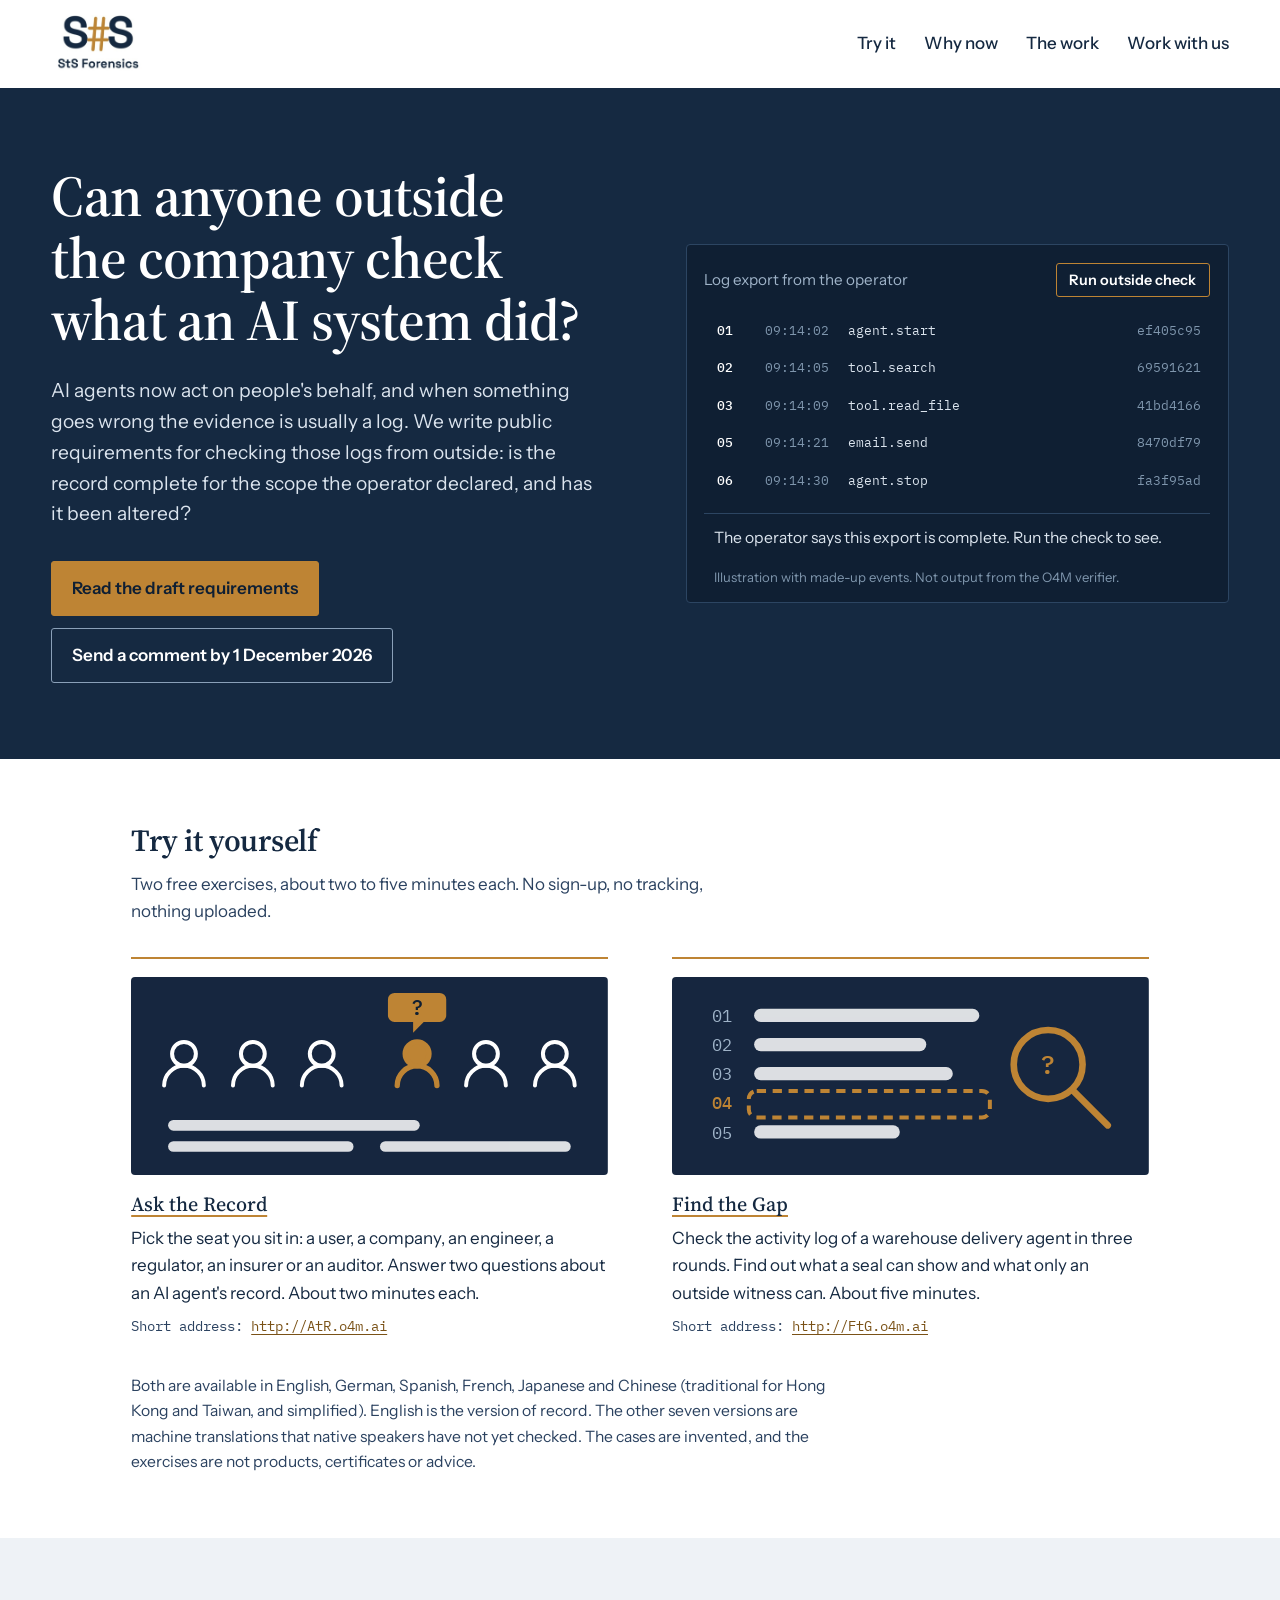
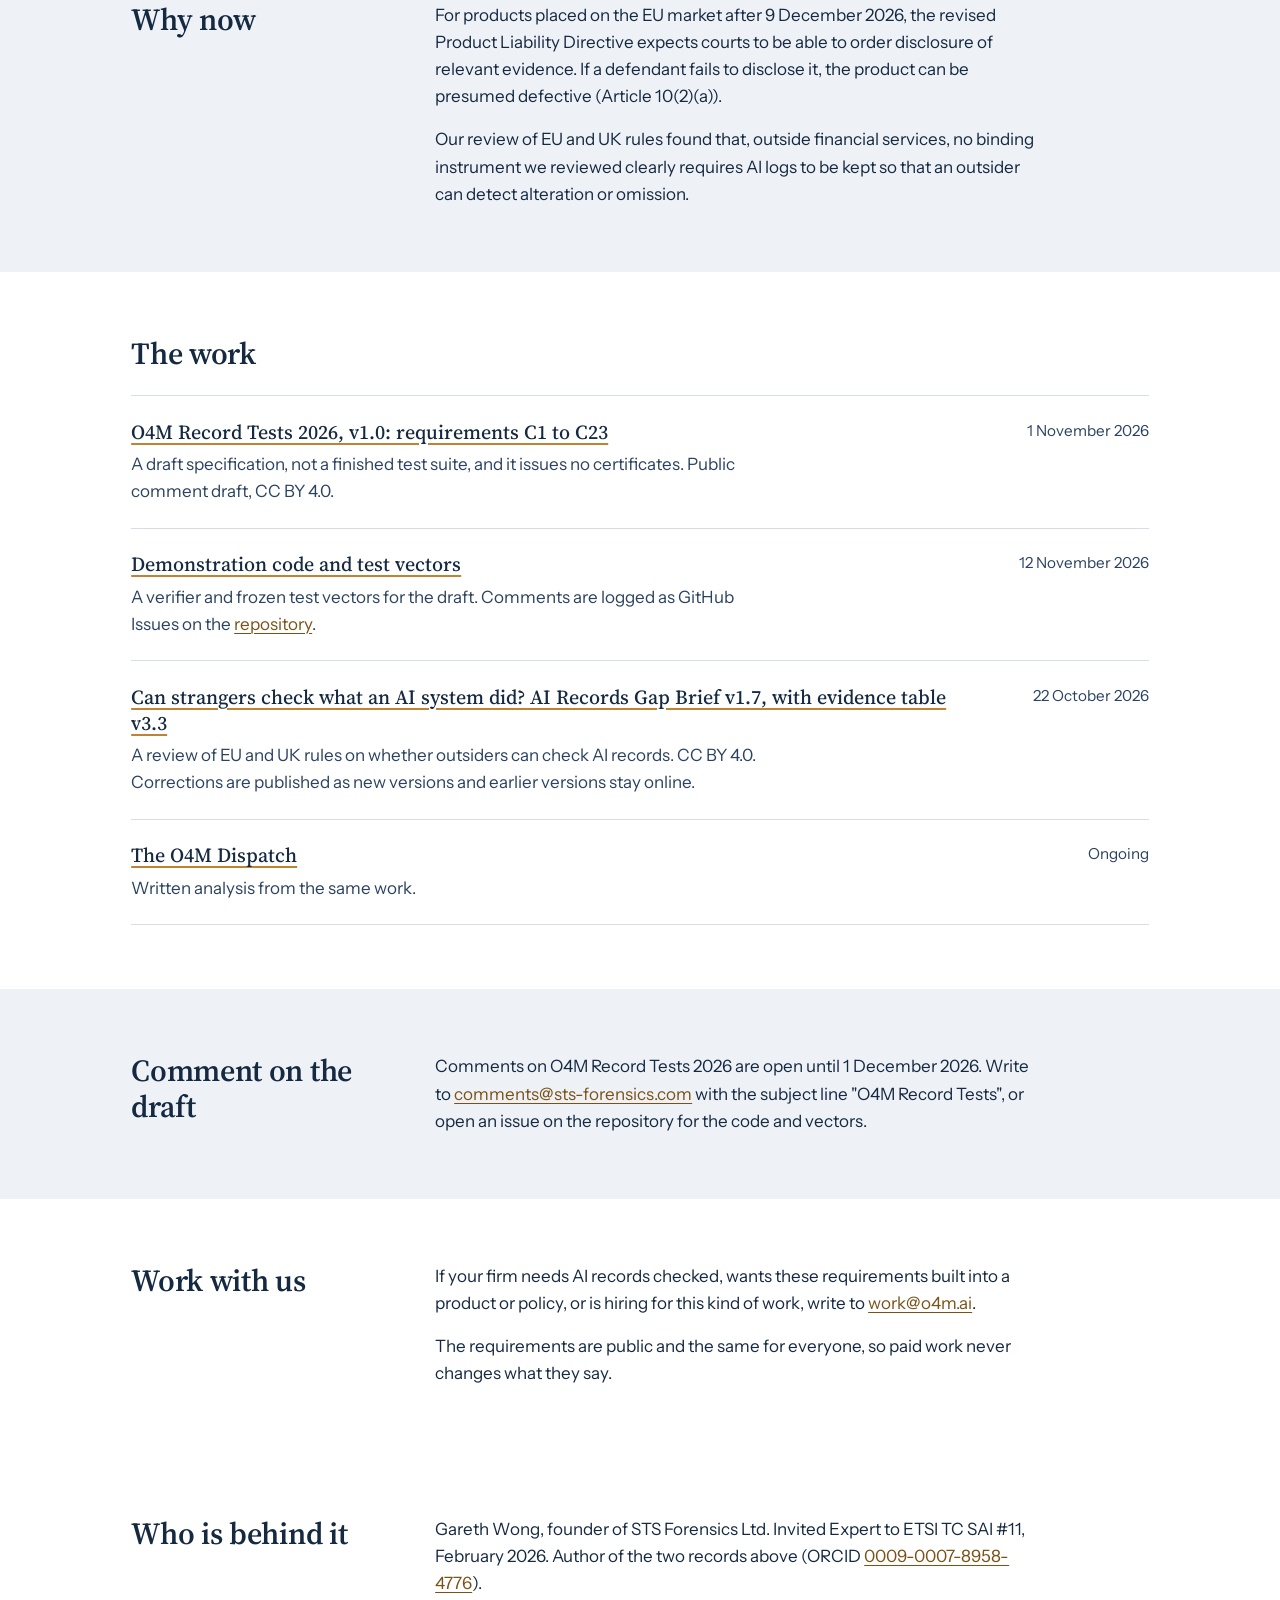
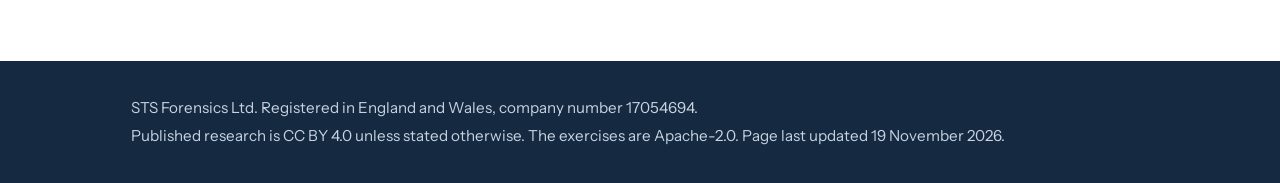
==== index.html @ 6310ca0e "Add game tiles and http short addresses Small illustrated tiles for Ask the Record and Find the Gap." ====
<!DOCTYPE html>
<html lang="en-GB">
<head>
<meta charset="utf-8">
<meta name="viewport" content="width=device-width, initial-scale=1">
<title>O4M: open tests for checking AI records from outside</title>
<meta name="description" content="Public requirements that let people outside a company check whether an AI system's records are complete for the scope it declared and have not been altered. Published by STS Forensics Ltd.">
<meta property="og:title" content="O4M: open tests for checking AI records from outside">
<meta property="og:description" content="Public requirements for checking, from outside, whether an AI system's records are complete for the declared scope and unaltered.">
<meta property="og:type" content="website">
<link rel="icon" type="image/png" href="assets/favicon.png">
<link rel="preconnect" href="https://fonts.googleapis.com">
<link rel="preconnect" href="https://fonts.gstatic.com" crossorigin>
<link href="https://fonts.googleapis.com/css2?family=IBM+Plex+Mono:wght@400;500&family=Instrument+Sans:wght@400;500;600&family=Source+Serif+4:opsz,wght@8..60,500;8..60,600&display=swap" rel="stylesheet">
<link rel="stylesheet" href="styles.css">
</head>
<body>
<a class="skip" href="#main">Skip to content</a>

<header class="top">
  <a class="brand" href="/" aria-label="STS Forensics, home">
    <img src="assets/logo.jpg" alt="StS Forensics" width="427" height="320">
  </a>
  <nav aria-label="Main">
    <a href="#try">Try it</a>
    <a href="#why">Why now</a>
    <a href="#work">The work</a>
    <a href="#contact">Work with us</a>
  </nav>
</header>

<main id="main">

<section class="hero">
  <div class="hero-text">
    <h1>Can anyone outside the company check what an AI system did?</h1>
    <p class="lede">AI agents now act on people's behalf, and when something goes wrong the evidence is usually a log. We write public requirements for checking those logs from outside: is the record complete for the scope the operator declared, and has it been altered?</p>
    <p class="actions">
      <a class="btn primary" href="https://doi.org/10.5281/zenodo.23857888">Read the draft requirements</a>
      <a class="btn" href="#comment">Send a comment by 1 December 2026</a>
    </p>
  </div>

  <figure class="ledger" id="ledger" aria-labelledby="ledger-cap">
    <div class="ledger-head">
      <span>Log export from the operator</span>
      <button type="button" id="run" class="check">Run outside check</button>
    </div>
    <ol class="rows" id="rows" aria-live="polite"></ol>
    <p class="verdict" id="verdict" role="status">The operator says this export is complete. Run the check to see.</p>
    <figcaption id="ledger-cap">Illustration with made-up events. Not output from the O4M verifier.</figcaption>
  </figure>
</section>

<section class="wrap" id="try">
  <h2>Try it yourself</h2>
  <p class="intro">Two free exercises, about two to five minutes each. No sign-up, no tracking, nothing uploaded.</p>
  <div class="games">
    <div class="game">
      <a class="tile" href="https://stsforensics.github.io/ask-the-record/" tabindex="-1" aria-hidden="true">
        <svg viewBox="0 0 360 150" xmlns="http://www.w3.org/2000/svg" role="img" aria-label="Six seats around one record, with a question over one of them">
          <rect width="360" height="150" fill="#16263f"/>
          <g fill="none" stroke="#fff" stroke-width="3" stroke-linecap="round">
            <g transform="translate(40 70)"><circle cx="0" cy="-12" r="9"/><path d="M-15 12a15 15 0 0 1 30 0"/></g>
            <g transform="translate(92 70)"><circle cx="0" cy="-12" r="9"/><path d="M-15 12a15 15 0 0 1 30 0"/></g>
            <g transform="translate(144 70)"><circle cx="0" cy="-12" r="9"/><path d="M-15 12a15 15 0 0 1 30 0"/></g>
            <g transform="translate(216 70)" stroke="#be8434" stroke-width="4"><circle cx="0" cy="-12" r="9" fill="#be8434"/><path d="M-15 12a15 15 0 0 1 30 0"/></g>
            <g transform="translate(268 70)"><circle cx="0" cy="-12" r="9"/><path d="M-15 12a15 15 0 0 1 30 0"/></g>
            <g transform="translate(320 70)"><circle cx="0" cy="-12" r="9"/><path d="M-15 12a15 15 0 0 1 30 0"/></g>
          </g>
          <g transform="translate(216 24)"><path d="M-17 -12h34a5 5 0 0 1 5 5v12a5 5 0 0 1-5 5h-12l-8 8v-8h-14a5 5 0 0 1-5-5v-12a5 5 0 0 1 5-5z" fill="#be8434"/><text x="0" y="5" text-anchor="middle" font-family="IBM Plex Mono, monospace" font-size="16" font-weight="500" fill="#0f1f33">?</text></g>
          <g fill="#fff" opacity=".85"><rect x="28" y="108" width="190" height="8" rx="4"/><rect x="28" y="124" width="140" height="8" rx="4"/><rect x="188" y="124" width="144" height="8" rx="4"/></g>
        </svg>
      </a>
      <h3><a href="https://stsforensics.github.io/ask-the-record/">Ask the Record</a></h3>
      <p>Pick the seat you sit in: a user, a company, an engineer, a regulator, an insurer or an auditor. Answer two questions about an AI agent's record. About two minutes each.</p>
      <p class="short">Short address: <a href="http://AtR.o4m.ai">http://AtR.o4m.ai</a></p>
    </div>
    <div class="game">
      <a class="tile" href="https://stsforensics.github.io/ask-the-record/find-the-gap.html" tabindex="-1" aria-hidden="true">
        <svg viewBox="0 0 360 150" xmlns="http://www.w3.org/2000/svg" role="img" aria-label="A numbered log with entry 4 missing and a magnifying glass over the gap">
          <rect width="360" height="150" fill="#16263f"/>
          <g font-family="IBM Plex Mono, monospace" font-size="13" fill="#9fb3c8">
            <text x="30" y="34">01</text><text x="30" y="56">02</text><text x="30" y="78">03</text><text x="30" y="122">05</text>
          </g>
          <g fill="#fff" opacity=".85"><rect x="62" y="24" width="170" height="10" rx="5"/><rect x="62" y="46" width="130" height="10" rx="5"/><rect x="62" y="68" width="150" height="10" rx="5"/><rect x="62" y="112" width="110" height="10" rx="5"/></g>
          <rect x="58" y="86" width="182" height="20" rx="6" fill="none" stroke="#be8434" stroke-width="3" stroke-dasharray="7 5"/>
          <text x="30" y="100" font-family="IBM Plex Mono, monospace" font-size="13" font-weight="500" fill="#be8434">04</text>
          <g fill="none" stroke="#be8434" stroke-width="5" stroke-linecap="round"><circle cx="284" cy="66" r="26"/><path d="M303 86l26 26"/></g>
          <text x="284" y="73" text-anchor="middle" font-family="IBM Plex Mono, monospace" font-size="20" font-weight="500" fill="#be8434">?</text>
        </svg>
      </a>
      <h3><a href="https://stsforensics.github.io/ask-the-record/find-the-gap.html">Find the Gap</a></h3>
      <p>Check the activity log of a warehouse delivery agent in three rounds. Find out what a seal can show and what only an outside witness can. About five minutes.</p>
      <p class="short">Short address: <a href="http://FtG.o4m.ai">http://FtG.o4m.ai</a></p>
    </div>
  </div>
  <p class="note">Both are available in English, German, Spanish, French, Japanese and Chinese (traditional for Hong Kong and Taiwan, and simplified). English is the version of record. The other seven versions are machine translations that native speakers have not yet checked. The cases are invented, and the exercises are not products, certificates or advice.</p>
</section>

<section class="band" id="why">
  <div class="wrap two">
    <h2>Why now</h2>
    <div class="prose">
      <p>For products placed on the EU market after 9 December 2026, the revised Product Liability Directive expects courts to be able to order disclosure of relevant evidence. If a defendant fails to disclose it, the product can be presumed defective (Article 10(2)(a)).</p>
      <p>Our review of EU and UK rules found that, outside financial services, no binding instrument we reviewed clearly requires AI logs to be kept so that an outsider can detect alteration or omission.</p>
    </div>
  </div>
</section>

<section class="wrap" id="work">
  <h2>The work</h2>
  <ul class="works">
    <li>
      <div class="w-main">
        <h3><a href="https://doi.org/10.5281/zenodo.23857888">O4M Record Tests 2026, v1.0: requirements C1 to C23</a></h3>
        <p>A draft specification, not a finished test suite, and it issues no certificates. Public comment draft, CC BY 4.0.</p>
      </div>
      <p class="w-date">1 November 2026</p>
    </li>
    <li>
      <div class="w-main">
        <h3><a href="https://doi.org/10.5281/zenodo.24122592">Demonstration code and test vectors</a></h3>
        <p>A verifier and frozen test vectors for the draft. Comments are logged as GitHub Issues on the <a href="https://github.com/StSForensics/o4m-record-tests">repository</a>.</p>
      </div>
      <p class="w-date">12 November 2026</p>
    </li>
    <li>
      <div class="w-main">
        <h3><a href="https://doi.org/10.5281/zenodo.23546436">Can strangers check what an AI system did? AI Records Gap Brief v1.7, with evidence table v3.3</a></h3>
        <p>A review of EU and UK rules on whether outsiders can check AI records. CC BY 4.0. Corrections are published as new versions and earlier versions stay online.</p>
      </div>
      <p class="w-date">22 October 2026</p>
    </li>
    <li>
      <div class="w-main">
        <h3><a href="https://ai.o4m.ai">The O4M Dispatch</a></h3>
        <p>Written analysis from the same work.</p>
      </div>
      <p class="w-date">Ongoing</p>
    </li>
  </ul>
</section>

<section class="band" id="comment">
  <div class="wrap two">
    <h2>Comment on the draft</h2>
    <div class="prose">
      <p>Comments on O4M Record Tests 2026 are open until 1 December 2026. Write to <a href="mailto:comments@sts-forensics.com?subject=O4M%20Record%20Tests">comments@sts-forensics.com</a> with the subject line "O4M Record Tests", or open an issue on the repository for the code and vectors.</p>
    </div>
  </div>
</section>

<section class="wrap two" id="contact">
  <h2>Work with us</h2>
  <div class="prose">
    <p>If your firm needs AI records checked, wants these requirements built into a product or policy, or is hiring for this kind of work, write to <a href="mailto:work@o4m.ai">work@o4m.ai</a>.</p>
    <p>The requirements are public and the same for everyone, so paid work never changes what they say.</p>
  </div>
</section>

<section class="wrap two" id="who">
  <h2>Who is behind it</h2>
  <div class="prose">
    <p>Gareth Wong, founder of STS Forensics Ltd. Invited Expert to ETSI TC SAI #11, February 2026. Author of the two records above (ORCID <a href="https://orcid.org/0009-0007-8958-4776">0009-0007-8958-4776</a>).</p>
  </div>
</section>

</main>

<footer class="foot">
  <div class="wrap">
    <p>STS Forensics Ltd. Registered in England and Wales, company number 17054694.</p>
    <p>Published research is CC BY 4.0 unless stated otherwise. The exercises are Apache-2.0. Page last updated 19 November 2026.</p>
  </div>
</footer>

<script src="app.js"></script>
</body>
</html>
---- styles.css ----
:root{
  --ink:#152941;
  --ink-2:#2b4260;
  --paper:#ffffff;
  --mist:#eef2f6;
  --line:#d5dde6;
  --gold:#be8434;
  --bronze:#7a5217;
  --night:#0f1f33;
  --serif:"Source Serif 4",Georgia,serif;
  --sans:"Instrument Sans",system-ui,sans-serif;
  --mono:"IBM Plex Mono",ui-monospace,Menlo,monospace;
}
*{box-sizing:border-box}
html{scroll-behavior:smooth}
body{margin:0;font:400 1.0625rem/1.6 var(--sans);color:var(--ink);background:var(--paper)}
img{max-width:100%;height:auto}
a{color:var(--bronze);text-underline-offset:.18em;text-decoration-thickness:1px}
a:hover{color:var(--ink)}
:focus-visible{outline:3px solid var(--gold);outline-offset:3px;border-radius:2px}
.skip{position:absolute;left:-999px;top:0;background:var(--ink);color:#fff;padding:.6rem 1rem;z-index:10}
.skip:focus{left:0}

.top{display:flex;align-items:center;justify-content:space-between;gap:1.5rem;padding:.5rem clamp(1.25rem,4vw,3.5rem);background:var(--paper)}
.brand img{display:block;height:72px;width:auto}
.top nav{display:flex;gap:1.75rem}
.top nav a{color:var(--ink);text-decoration:none;font-weight:500}
.top nav a:hover{text-decoration:underline;text-decoration-color:var(--gold);text-decoration-thickness:2px;text-underline-offset:.3em}

h1,h2,h3{font-family:var(--serif);color:inherit;margin:0}
h1{font-weight:600;font-size:clamp(2.1rem,4.6vw,3.6rem);line-height:1.08;letter-spacing:-.015em;text-wrap:balance}
h2{font-weight:600;font-size:clamp(1.5rem,2.4vw,2rem);line-height:1.15;letter-spacing:-.01em}
h3{font-weight:500;font-size:1.25rem;line-height:1.3}

.hero{display:grid;grid-template-columns:minmax(0,1.05fr) minmax(0,1fr);gap:clamp(2rem,5vw,4.5rem);align-items:center;padding:clamp(2.5rem,6vw,5rem) clamp(1.25rem,4vw,3.5rem);background:var(--ink);color:#fff}
.hero-text{max-width:36rem}
.lede{font-size:1.2rem;line-height:1.6;color:#dbe4ee;margin:1.5rem 0 2rem;max-width:34rem}
.actions{display:flex;flex-wrap:wrap;gap:.75rem;margin:0}
.btn{display:inline-block;padding:.8rem 1.25rem;border:1.5px solid #8aa0b8;color:#fff;text-decoration:none;font-weight:600;border-radius:3px}
.btn:hover{border-color:#fff;color:#fff}
.btn.primary{background:var(--gold);border-color:var(--gold);color:var(--night)}
.btn.primary:hover{background:#d09442;border-color:#d09442;color:var(--night)}

.ledger{margin:0;background:var(--night);border:1px solid #2c4562;border-radius:4px;padding:1.1rem 1.1rem .9rem;font-family:var(--mono);font-size:.84rem}
.ledger-head{display:flex;justify-content:space-between;align-items:center;gap:1rem;margin-bottom:.9rem;color:#9fb3c8;font-family:var(--sans);font-size:.95rem}
.check{font:600 .9rem var(--sans);background:transparent;color:#fff;border:1.5px solid var(--gold);border-radius:3px;padding:.45rem .8rem;cursor:pointer}
.check:hover{background:var(--gold);color:var(--night)}
.check[disabled]{opacity:.55;cursor:default;background:transparent;color:#fff}
.rows{list-style:none;margin:0;padding:0}
.row{display:grid;grid-template-columns:2.4rem 4.6rem 1fr 5.2rem;gap:.6rem;align-items:baseline;padding:.5rem .6rem;border-left:3px solid transparent;color:#dbe4ee;transition:background .2s,border-color .2s}
.row .seq{color:#fff;font-weight:500}
.row .t{color:#7f96ad}
.row .h{color:#7f96ad;text-align:right}
.row.scanning{background:#17304c}
.row.ok{border-left-color:#4c7a5a}
.row.bad{background:#3a2a10;border-left-color:var(--gold)}
.row.bad .seq,.row.bad .h{color:#f2c27a}
.gapnote{display:block;grid-column:1/-1;color:#f2c27a;font-family:var(--sans);font-size:.88rem;padding-top:.15rem}
.verdict{margin:.9rem 0 .2rem;padding:.7rem .6rem;font-family:var(--sans);font-size:.98rem;line-height:1.5;color:#dbe4ee;border-top:1px solid #2c4562}
.verdict.bad{color:#f6d7a4}
.ledger figcaption{font-family:var(--sans);font-size:.82rem;color:#7f96ad;padding:.2rem .6rem 0}

.wrap{max-width:70rem;margin:0 auto;padding:clamp(2.5rem,5vw,4rem) clamp(1.25rem,4vw,3.5rem)}
.band{background:var(--mist)}
.wrap.two{display:grid;grid-template-columns:minmax(0,15rem) minmax(0,1fr);gap:1rem clamp(2rem,5vw,4rem);align-items:start}
.prose{max-width:38rem}
.prose p{margin:0 0 1rem}
.prose p:last-child{margin-bottom:0}

#try .intro{margin:.75rem 0 2rem;max-width:38rem;color:var(--ink-2)}
.games{display:grid;grid-template-columns:1fr 1fr;gap:0 clamp(2rem,5vw,4rem)}
.game{border-top:2px solid var(--gold);padding:1.1rem 0 .5rem}
.tile{display:block;margin-bottom:1rem;border-radius:4px;overflow:hidden;outline-offset:3px;transition:box-shadow .2s}
.tile:hover{box-shadow:0 0 0 3px var(--gold)}
.tile svg{display:block;width:100%;height:auto}
.game .short a{color:var(--bronze)}
.game h3 a{color:var(--ink);text-decoration-color:var(--gold);text-decoration-thickness:2px;text-underline-offset:.2em}
.game h3 a:hover{color:var(--bronze)}
.game p{margin:.5rem 0 0;max-width:30rem}
.game .short{font-family:var(--mono);font-size:.88rem;color:var(--ink-2)}
#try .note{margin:1.75rem 0 0;max-width:44rem;color:var(--ink-2);font-size:.98rem}
#work h2{margin-bottom:1.5rem}
.works{list-style:none;margin:0;padding:0}
.works li{display:grid;grid-template-columns:minmax(0,1fr) 9rem;gap:1.5rem;padding:1.4rem 0;border-top:1px solid var(--line)}
.works li:last-child{border-bottom:1px solid var(--line)}
.works h3 a{color:var(--ink);text-decoration-color:var(--gold);text-decoration-thickness:2px;text-underline-offset:.2em}
.works h3 a:hover{color:var(--bronze)}
.works p{margin:.4rem 0 0;max-width:40rem;color:var(--ink-2)}
.works .w-date{margin:0;text-align:right;color:var(--ink-2);font-size:.95rem}


.foot{background:var(--ink);color:#c7d3e0;font-size:.95rem}
.foot .wrap{padding-top:2rem;padding-bottom:2rem}
.foot p{margin:.2rem 0}

@media (max-width:860px){
  .hero{grid-template-columns:1fr}
  .wrap.two{grid-template-columns:1fr}
  .games{grid-template-columns:1fr}
  .works li{grid-template-columns:1fr;gap:.4rem}
  .works .w-date{text-align:left}
  .top nav{display:none}
  .brand img{height:60px}
}
@media (max-width:480px){
  .row{grid-template-columns:2rem 1fr 4.6rem}
  .row .t{display:none}
}
@media (prefers-reduced-motion:reduce){
  .tile{transition:none}
  html{scroll-behavior:auto}
  .row{transition:none}
}
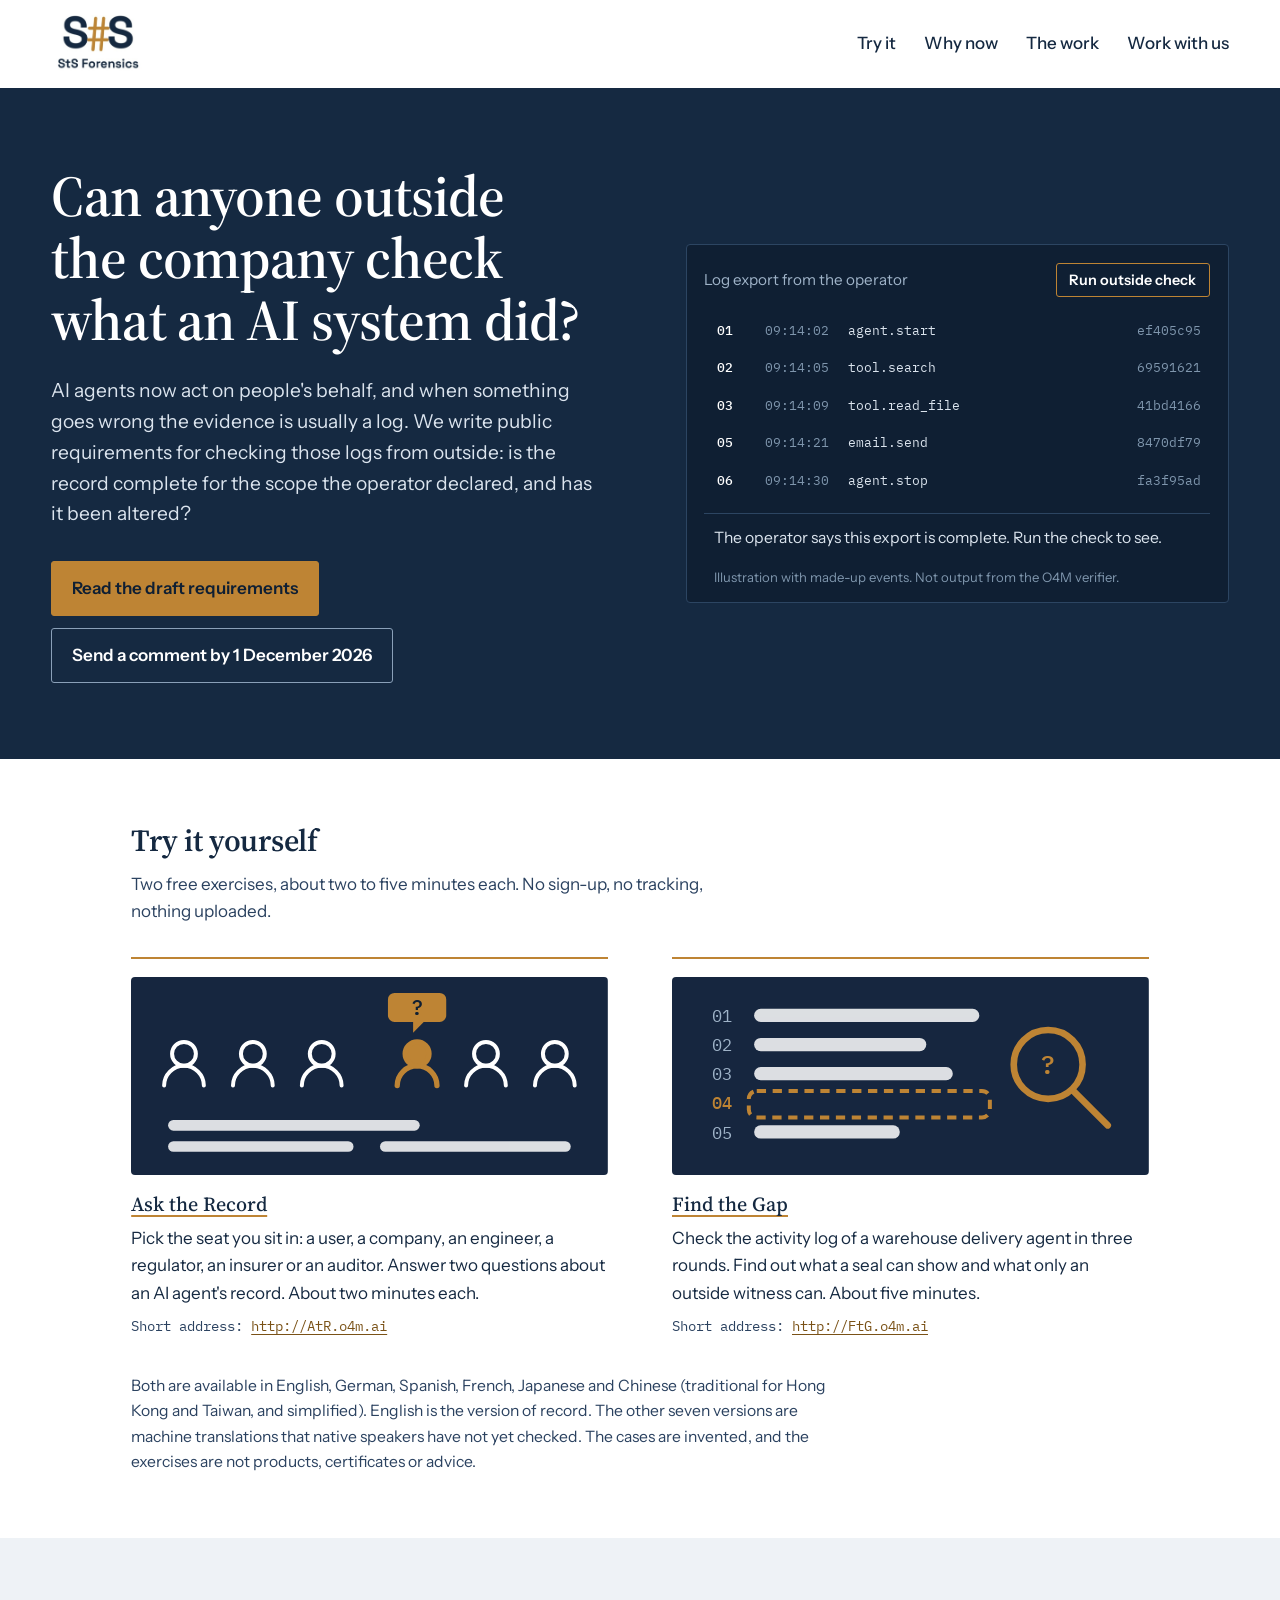
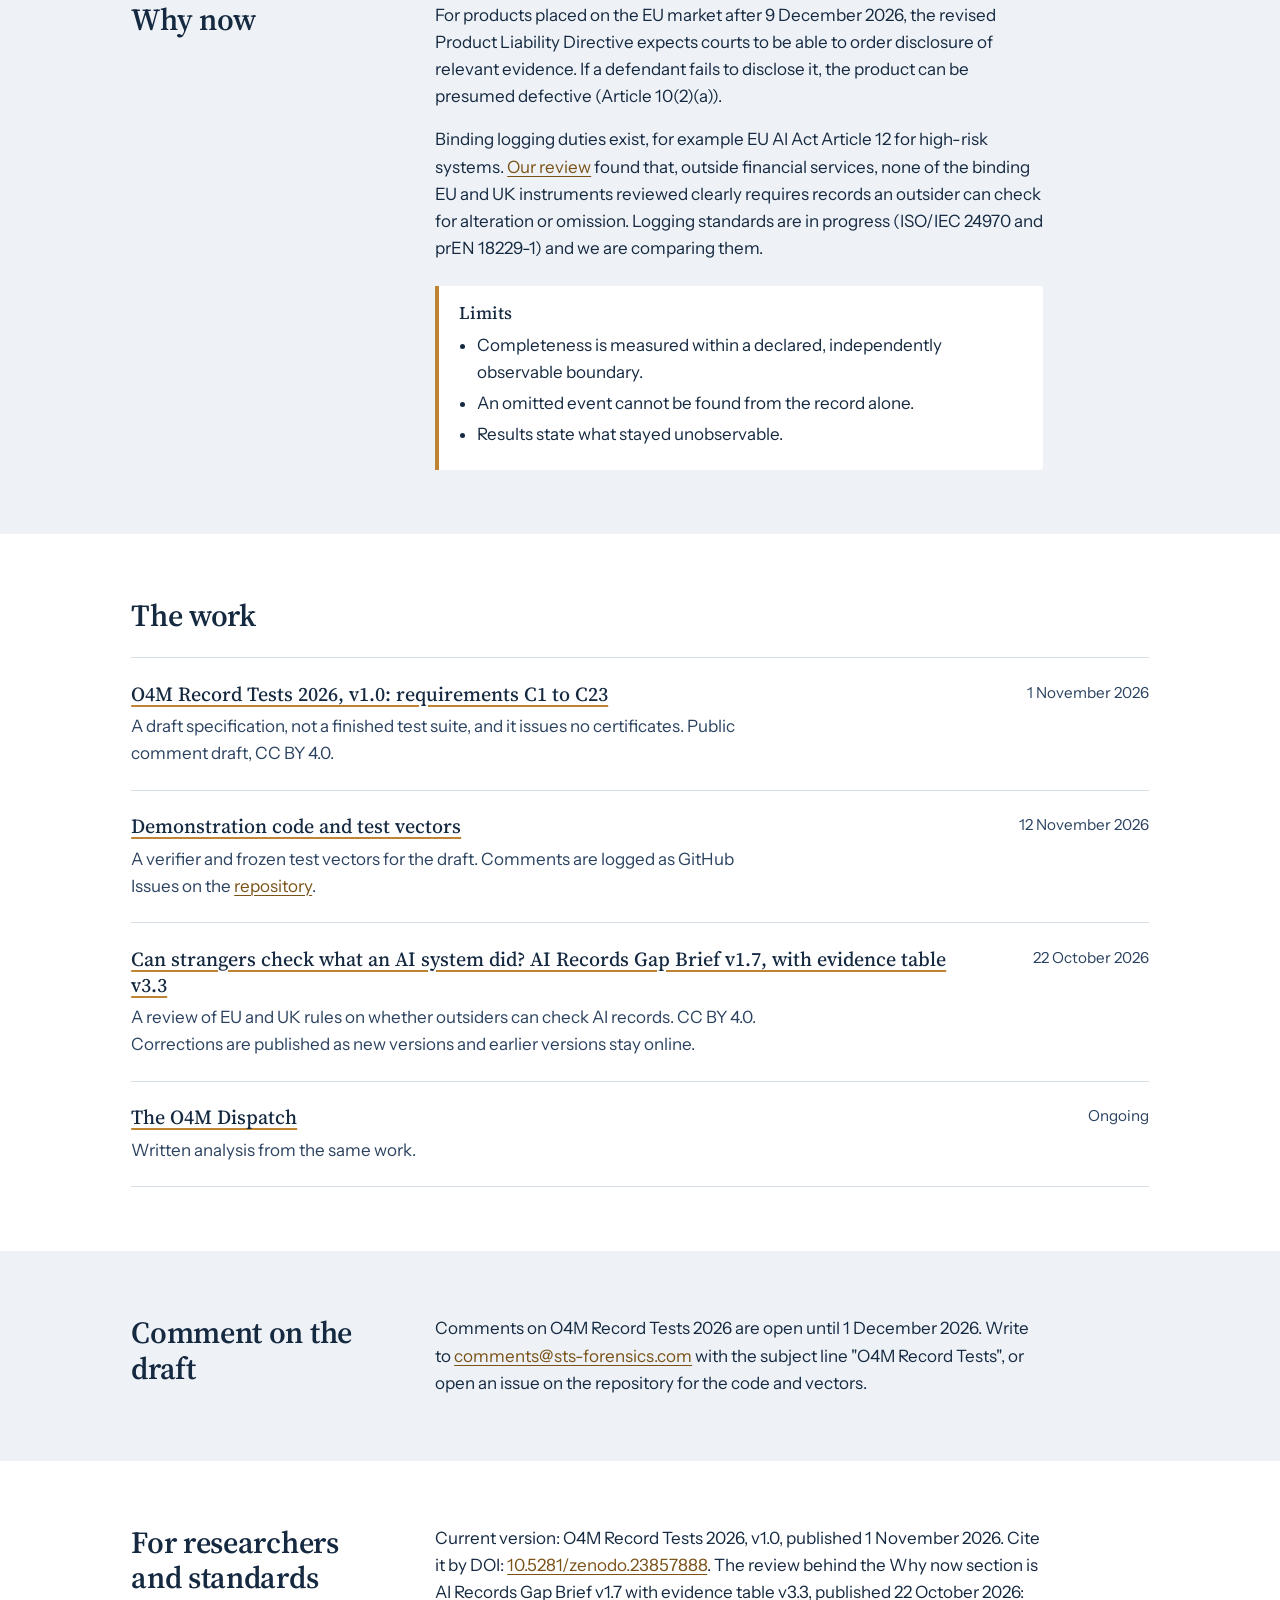
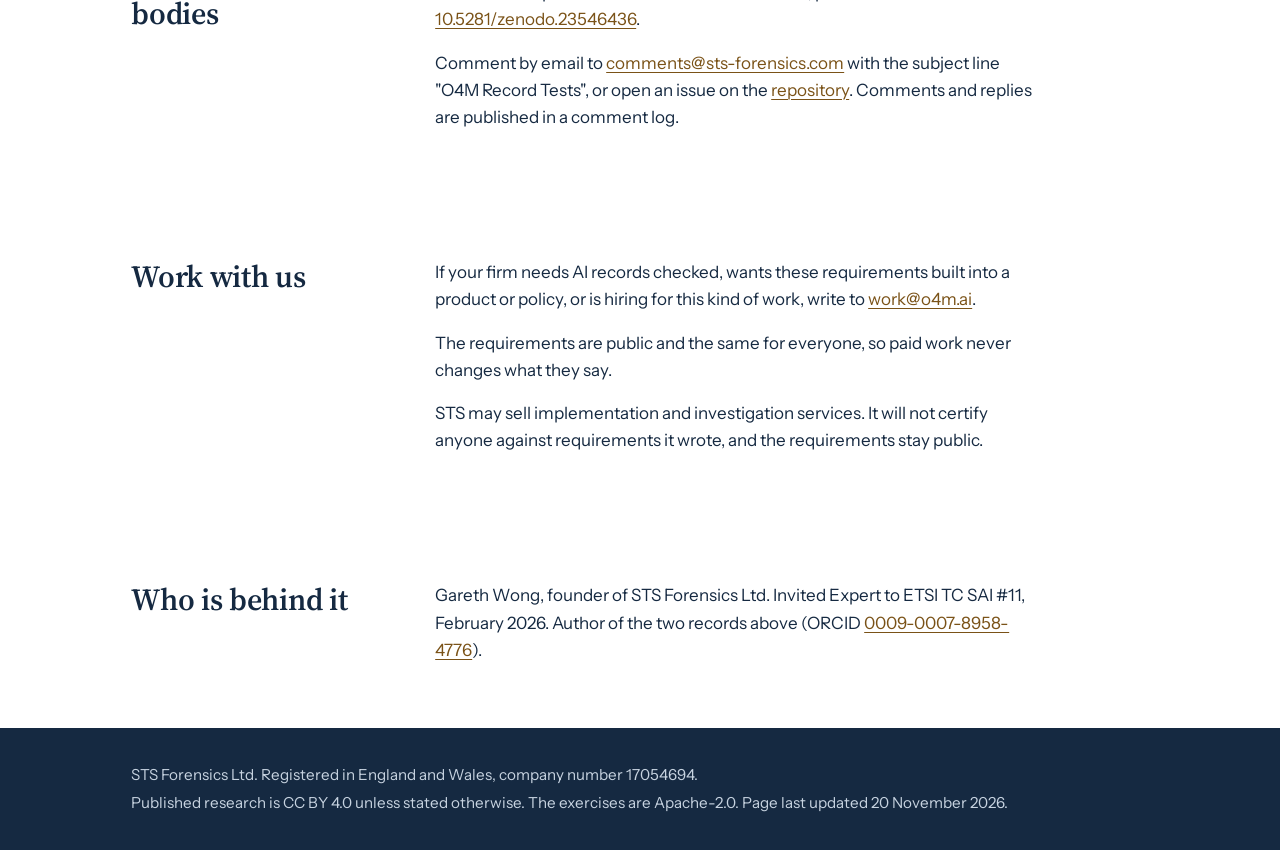
==== commit 2ebc1518: "Add limits, independence and researcher blocks, tighten Why now, add metadata and licences Co-Author" ====
--- a/index.html
+++ b/index.html
@@ -8,6 +8,14 @@
 <meta property="og:title" content="O4M: open tests for checking AI records from outside">
 <meta property="og:description" content="Public requirements for checking, from outside, whether an AI system's records are complete for the declared scope and unaltered.">
 <meta property="og:type" content="website">
+<meta property="og:site_name" content="STS Forensics">
+<meta property="og:url" content="https://sts-forensics.com/">
+<meta property="og:image" content="https://sts-forensics.com/assets/og.png">
+<meta property="og:image:alt" content="STS Forensics: can anyone outside the company check what an AI system did?">
+<meta name="twitter:card" content="summary_large_image">
+<meta name="theme-color" content="#152941">
+<link rel="canonical" href="https://sts-forensics.com/">
+<link rel="sitemap" type="application/xml" href="sitemap.xml">
 <link rel="icon" type="image/png" href="assets/favicon.png">
 <link rel="preconnect" href="https://fonts.googleapis.com">
 <link rel="preconnect" href="https://fonts.gstatic.com" crossorigin>
@@ -103,7 +111,15 @@
     <h2>Why now</h2>
     <div class="prose">
       <p>For products placed on the EU market after 9 December 2026, the revised Product Liability Directive expects courts to be able to order disclosure of relevant evidence. If a defendant fails to disclose it, the product can be presumed defective (Article 10(2)(a)).</p>
-      <p>Our review of EU and UK rules found that, outside financial services, no binding instrument we reviewed clearly requires AI logs to be kept so that an outsider can detect alteration or omission.</p>
+      <p>Binding logging duties exist, for example EU AI Act Article 12 for high-risk systems. <a href="https://doi.org/10.5281/zenodo.23546436">Our review</a> found that, outside financial services, none of the binding EU and UK instruments reviewed clearly requires records an outsider can check for alteration or omission. Logging standards are in progress (ISO/IEC 24970 and prEN 18229-1) and we are comparing them.</p>
+      <aside class="limits" aria-labelledby="limits-h">
+        <h3 id="limits-h">Limits</h3>
+        <ul>
+          <li>Completeness is measured within a declared, independently observable boundary.</li>
+          <li>An omitted event cannot be found from the record alone.</li>
+          <li>Results state what stayed unobservable.</li>
+        </ul>
+      </aside>
     </div>
   </div>
 </section>
@@ -151,11 +167,20 @@
   </div>
 </section>
 
+<section class="wrap two" id="researchers">
+  <h2>For researchers and standards bodies</h2>
+  <div class="prose">
+    <p>Current version: O4M Record Tests 2026, v1.0, published 1 November 2026. Cite it by DOI: <a href="https://doi.org/10.5281/zenodo.23857888">10.5281/zenodo.23857888</a>. The review behind the Why now section is AI Records Gap Brief v1.7 with evidence table v3.3, published 22 October 2026: <a href="https://doi.org/10.5281/zenodo.23546436">10.5281/zenodo.23546436</a>.</p>
+    <p>Comment by email to <a href="mailto:comments@sts-forensics.com?subject=O4M%20Record%20Tests">comments@sts-forensics.com</a> with the subject line "O4M Record Tests", or open an issue on the <a href="https://github.com/StSForensics/o4m-record-tests">repository</a>. Comments and replies are published in a comment log.</p>
+  </div>
+</section>
+
 <section class="wrap two" id="contact">
   <h2>Work with us</h2>
   <div class="prose">
     <p>If your firm needs AI records checked, wants these requirements built into a product or policy, or is hiring for this kind of work, write to <a href="mailto:work@o4m.ai">work@o4m.ai</a>.</p>
     <p>The requirements are public and the same for everyone, so paid work never changes what they say.</p>
+    <p>STS may sell implementation and investigation services. It will not certify anyone against requirements it wrote, and the requirements stay public.</p>
   </div>
 </section>
 
@@ -171,7 +196,7 @@
 <footer class="foot">
   <div class="wrap">
     <p>STS Forensics Ltd. Registered in England and Wales, company number 17054694.</p>
-    <p>Published research is CC BY 4.0 unless stated otherwise. The exercises are Apache-2.0. Page last updated 19 November 2026.</p>
+    <p>Published research is CC BY 4.0 unless stated otherwise. The exercises are Apache-2.0. Page last updated 20 November 2026.</p>
   </div>
 </footer>
 
--- a/styles.css
+++ b/styles.css
@@ -66,6 +66,10 @@
 .prose{max-width:38rem}
 .prose p{margin:0 0 1rem}
 .prose p:last-child{margin-bottom:0}
+.limits{margin:1.5rem 0 0;padding:1rem 1.25rem 1.1rem;background:var(--paper);border-left:4px solid var(--gold);border-radius:0 3px 3px 0}
+.limits h3{font-size:1.1rem;margin:0 0 .4rem}
+.limits ul{margin:0;padding-left:1.1rem}
+.limits li{margin:.25rem 0}
 
 #try .intro{margin:.75rem 0 2rem;max-width:38rem;color:var(--ink-2)}
 .games{display:grid;grid-template-columns:1fr 1fr;gap:0 clamp(2rem,5vw,4rem)}
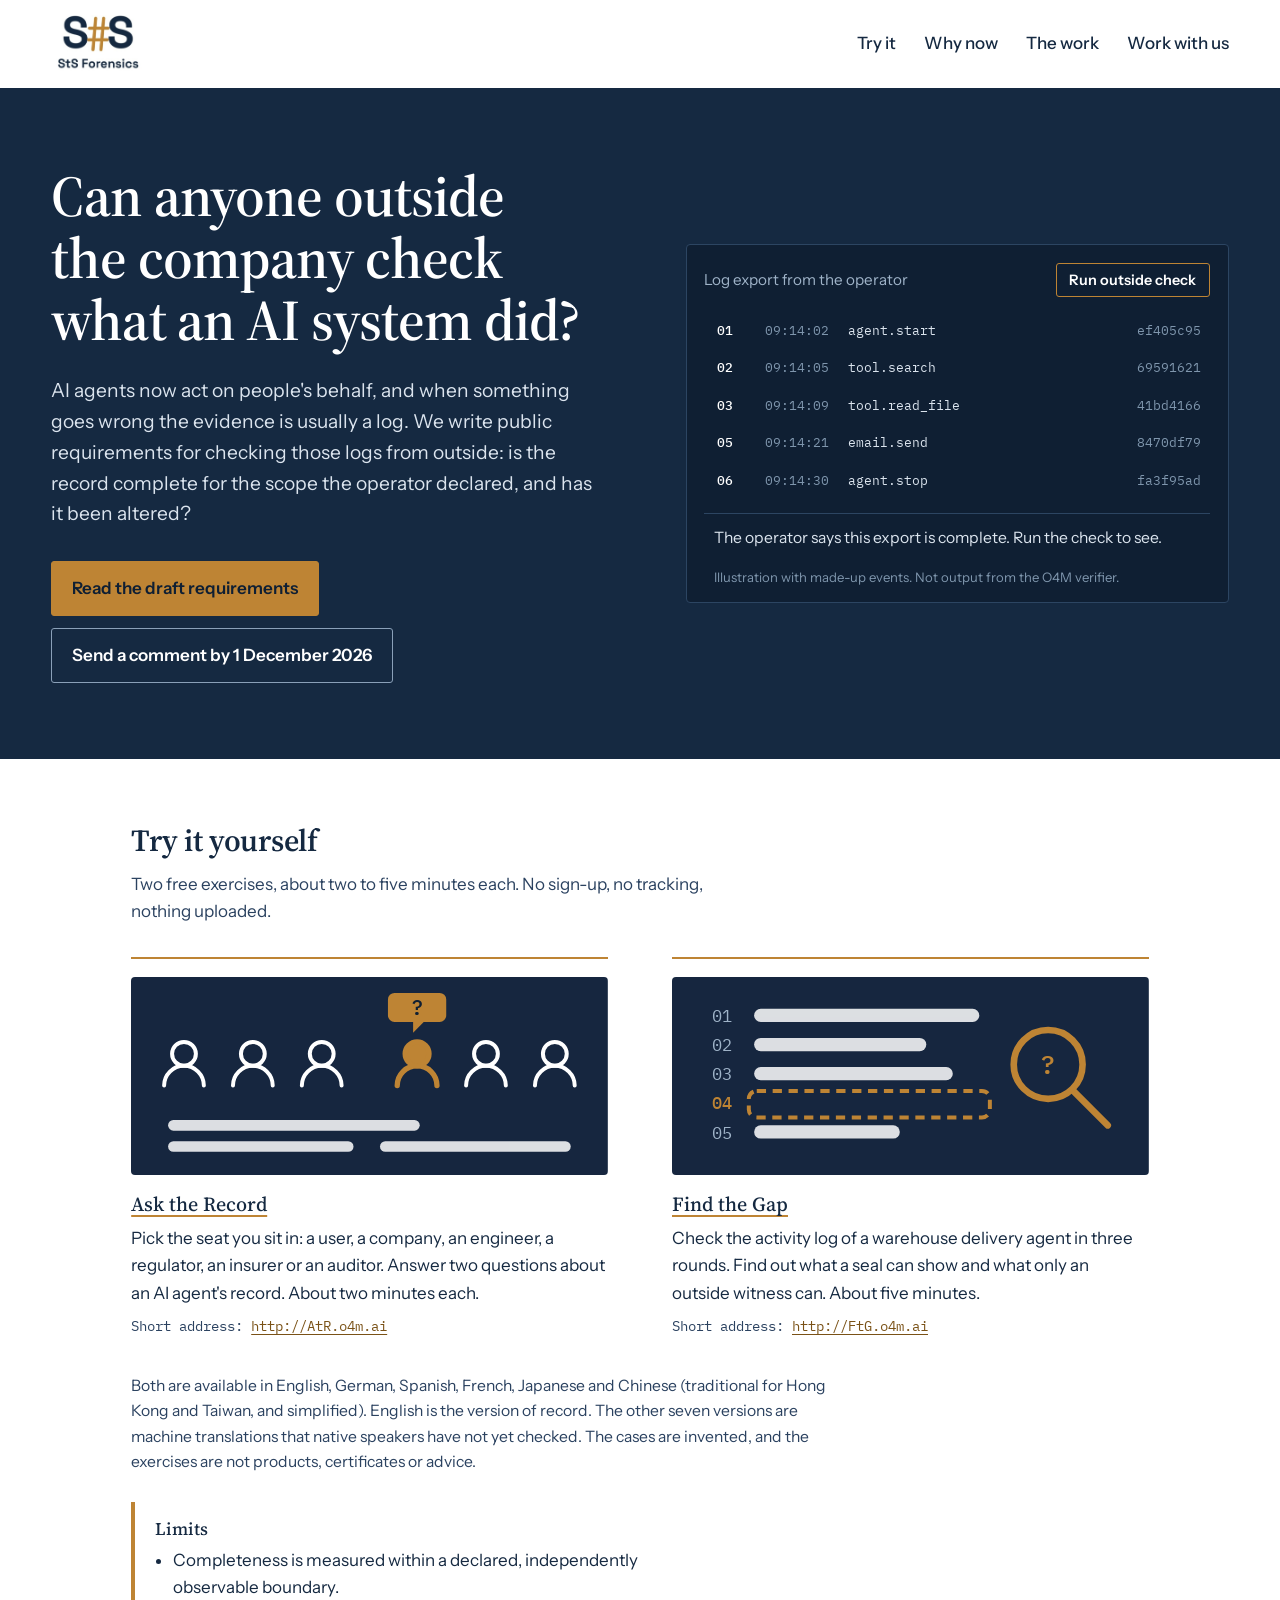
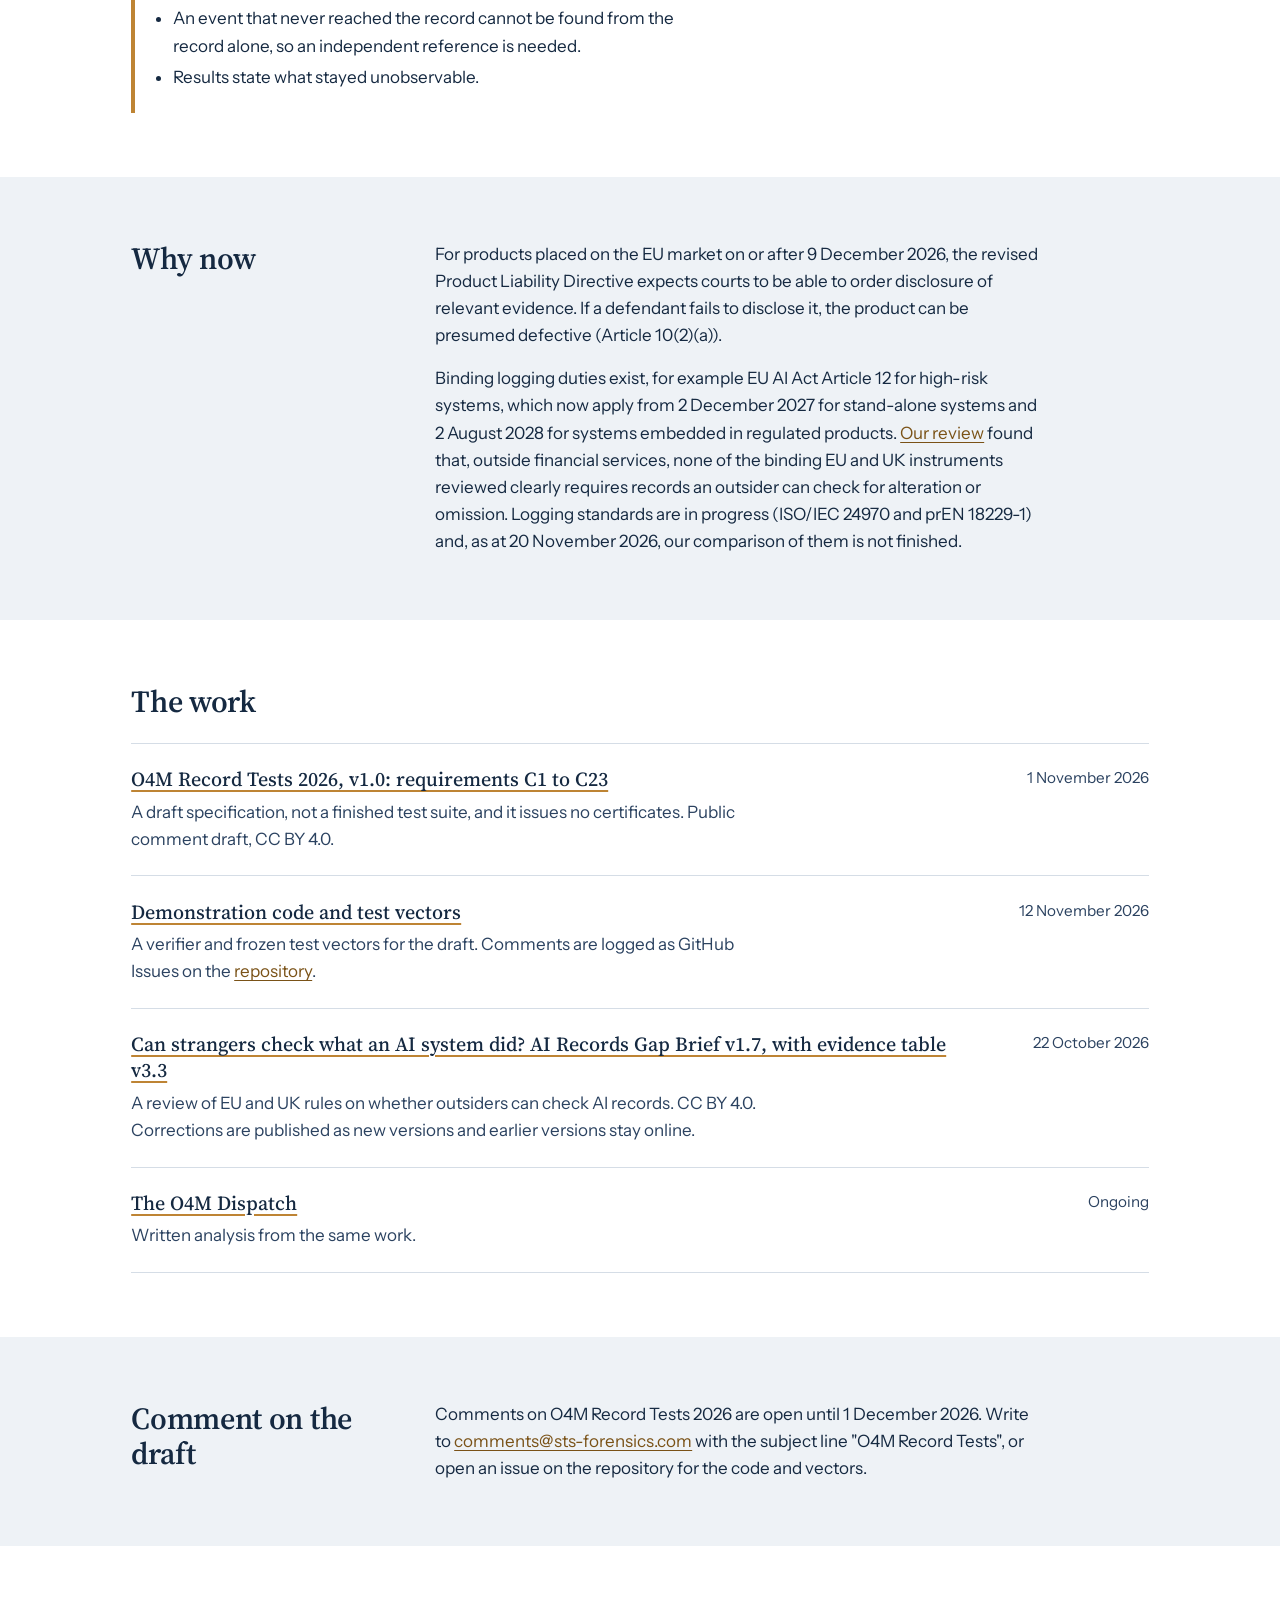
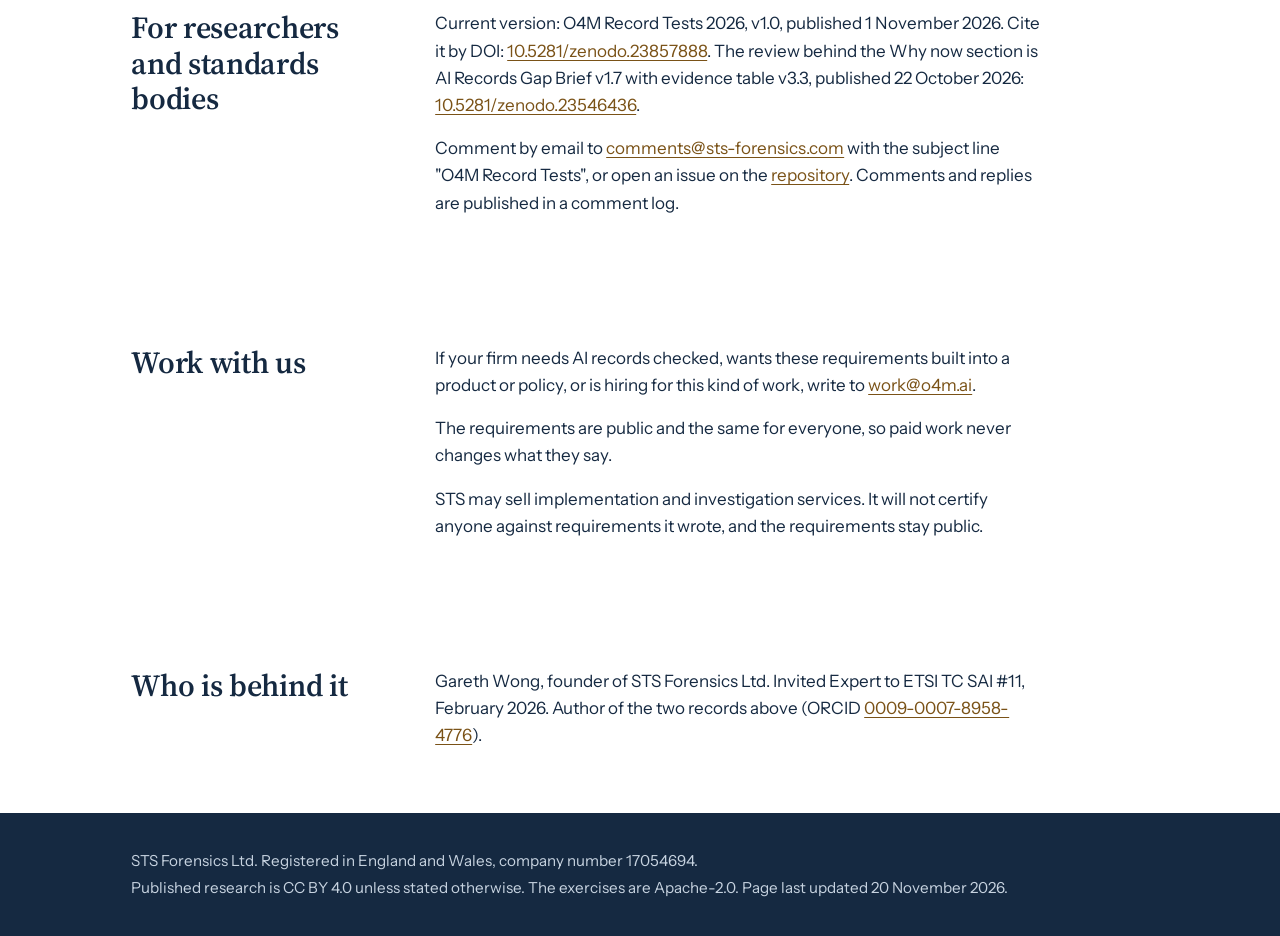
==== commit 190a2dc8: "Fix PLD start date and AI Omnibus dates, move limits, fix home link and canonical Co-Authored-By: Cl" ====
--- a/index.html
+++ b/index.html
@@ -9,12 +9,12 @@
 <meta property="og:description" content="Public requirements for checking, from outside, whether an AI system's records are complete for the declared scope and unaltered.">
 <meta property="og:type" content="website">
 <meta property="og:site_name" content="STS Forensics">
-<meta property="og:url" content="https://sts-forensics.com/">
-<meta property="og:image" content="https://sts-forensics.com/assets/og.png">
+<meta property="og:url" content="https://stsforensics.github.io/w/">
+<meta property="og:image" content="https://stsforensics.github.io/w/assets/og.png">
 <meta property="og:image:alt" content="STS Forensics: can anyone outside the company check what an AI system did?">
 <meta name="twitter:card" content="summary_large_image">
 <meta name="theme-color" content="#152941">
-<link rel="canonical" href="https://sts-forensics.com/">
+<link rel="canonical" href="https://stsforensics.github.io/w/">
 <link rel="sitemap" type="application/xml" href="sitemap.xml">
 <link rel="icon" type="image/png" href="assets/favicon.png">
 <link rel="preconnect" href="https://fonts.googleapis.com">
@@ -26,7 +26,7 @@
 <a class="skip" href="#main">Skip to content</a>
 
 <header class="top">
-  <a class="brand" href="/" aria-label="STS Forensics, home">
+  <a class="brand" href="./" aria-label="STS Forensics, home">
     <img src="assets/logo.jpg" alt="StS Forensics" width="427" height="320">
   </a>
   <nav aria-label="Main">
@@ -104,22 +104,22 @@
     </div>
   </div>
   <p class="note">Both are available in English, German, Spanish, French, Japanese and Chinese (traditional for Hong Kong and Taiwan, and simplified). English is the version of record. The other seven versions are machine translations that native speakers have not yet checked. The cases are invented, and the exercises are not products, certificates or advice.</p>
+  <aside class="limits" aria-labelledby="limits-h">
+    <h3 id="limits-h">Limits</h3>
+    <ul>
+      <li>Completeness is measured within a declared, independently observable boundary.</li>
+      <li>An event that never reached the record cannot be found from the record alone, so an independent reference is needed.</li>
+      <li>Results state what stayed unobservable.</li>
+    </ul>
+  </aside>
 </section>
 
 <section class="band" id="why">
   <div class="wrap two">
     <h2>Why now</h2>
     <div class="prose">
-      <p>For products placed on the EU market after 9 December 2026, the revised Product Liability Directive expects courts to be able to order disclosure of relevant evidence. If a defendant fails to disclose it, the product can be presumed defective (Article 10(2)(a)).</p>
-      <p>Binding logging duties exist, for example EU AI Act Article 12 for high-risk systems. <a href="https://doi.org/10.5281/zenodo.23546436">Our review</a> found that, outside financial services, none of the binding EU and UK instruments reviewed clearly requires records an outsider can check for alteration or omission. Logging standards are in progress (ISO/IEC 24970 and prEN 18229-1) and we are comparing them.</p>
-      <aside class="limits" aria-labelledby="limits-h">
-        <h3 id="limits-h">Limits</h3>
-        <ul>
-          <li>Completeness is measured within a declared, independently observable boundary.</li>
-          <li>An omitted event cannot be found from the record alone.</li>
-          <li>Results state what stayed unobservable.</li>
-        </ul>
-      </aside>
+      <p>For products placed on the EU market on or after 9 December 2026, the revised Product Liability Directive expects courts to be able to order disclosure of relevant evidence. If a defendant fails to disclose it, the product can be presumed defective (Article 10(2)(a)).</p>
+      <p>Binding logging duties exist, for example EU AI Act Article 12 for high-risk systems, which now apply from 2 December 2027 for stand-alone systems and 2 August 2028 for systems embedded in regulated products. <a href="https://doi.org/10.5281/zenodo.23546436">Our review</a> found that, outside financial services, none of the binding EU and UK instruments reviewed clearly requires records an outsider can check for alteration or omission. Logging standards are in progress (ISO/IEC 24970 and prEN 18229-1) and, as at 20 November 2026, our comparison of them is not finished.</p>
     </div>
   </div>
 </section>
--- a/styles.css
+++ b/styles.css
@@ -66,7 +66,7 @@
 .prose{max-width:38rem}
 .prose p{margin:0 0 1rem}
 .prose p:last-child{margin-bottom:0}
-.limits{margin:1.5rem 0 0;padding:1rem 1.25rem 1.1rem;background:var(--paper);border-left:4px solid var(--gold);border-radius:0 3px 3px 0}
+.limits{max-width:38rem;margin:1.75rem 0 0;padding:1rem 1.25rem 1.1rem;background:var(--paper);border-left:4px solid var(--gold);border-radius:0 3px 3px 0}
 .limits h3{font-size:1.1rem;margin:0 0 .4rem}
 .limits ul{margin:0;padding-left:1.1rem}
 .limits li{margin:.25rem 0}
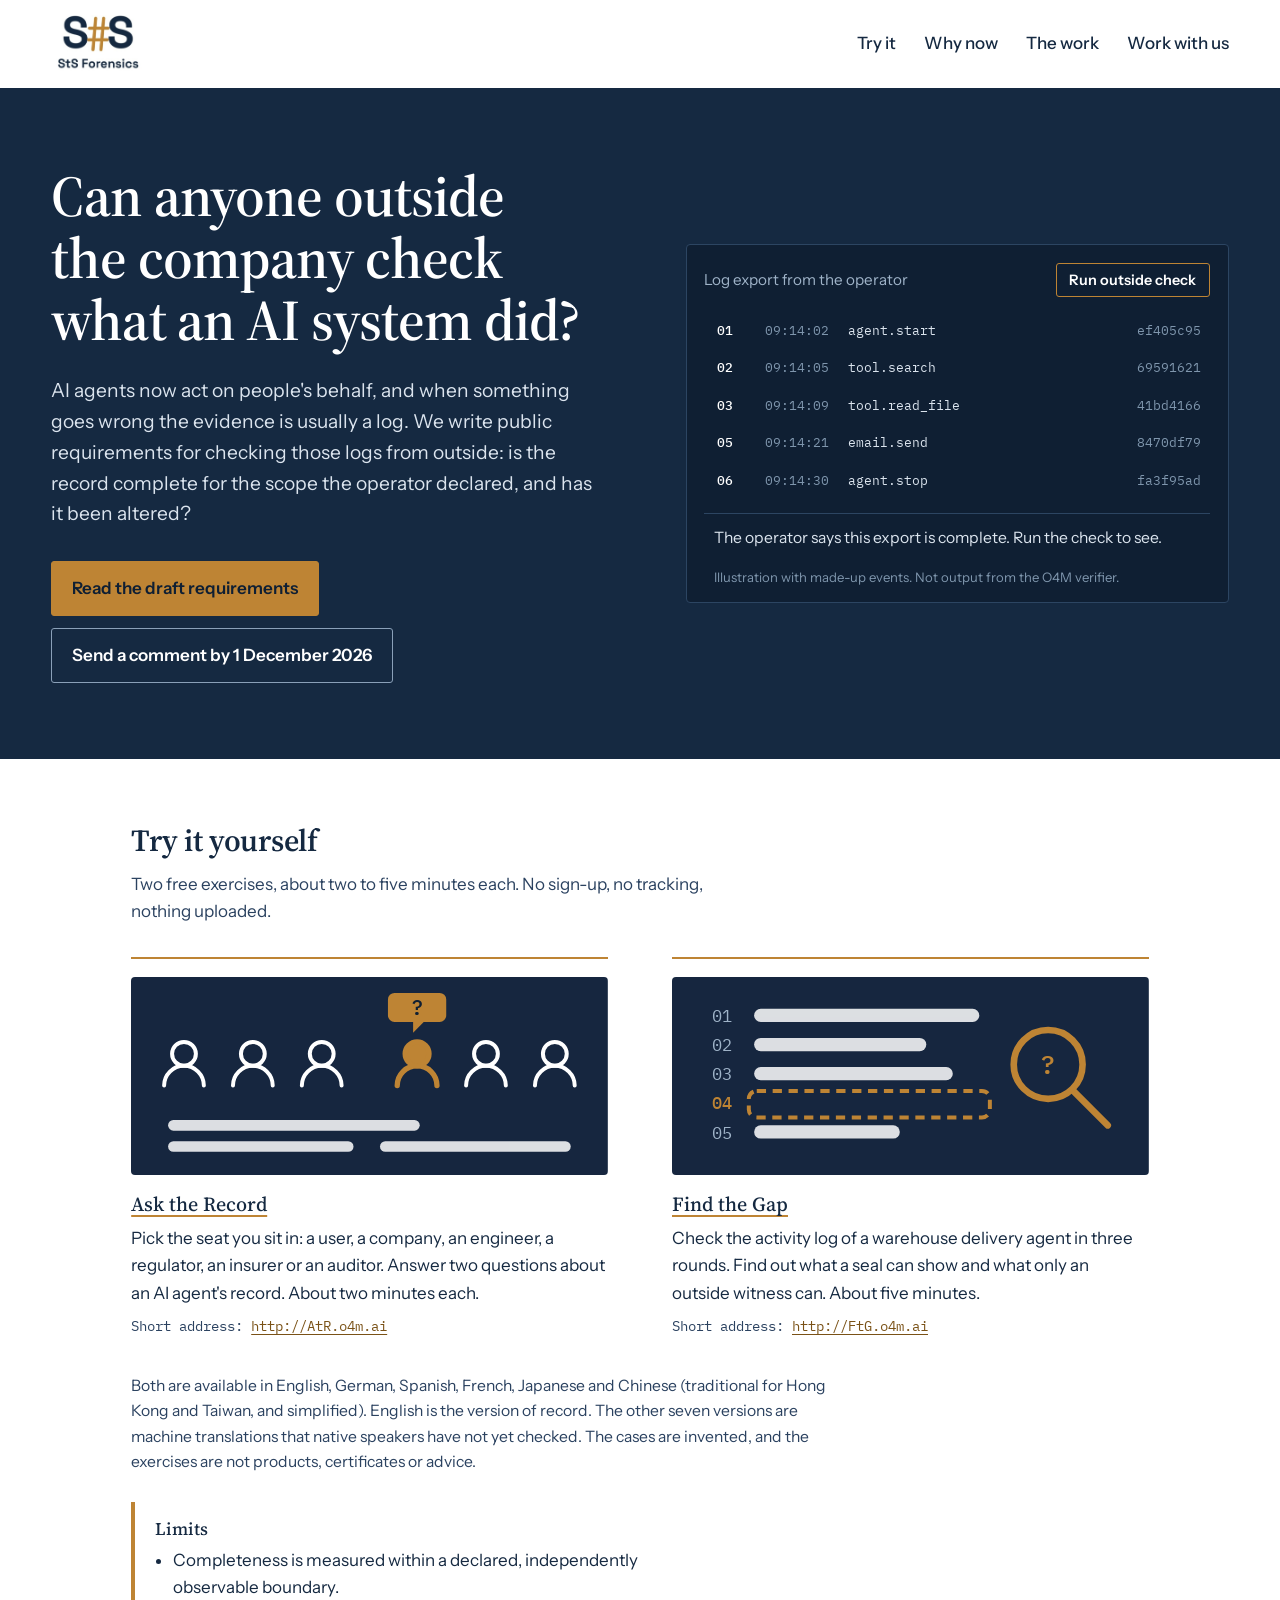
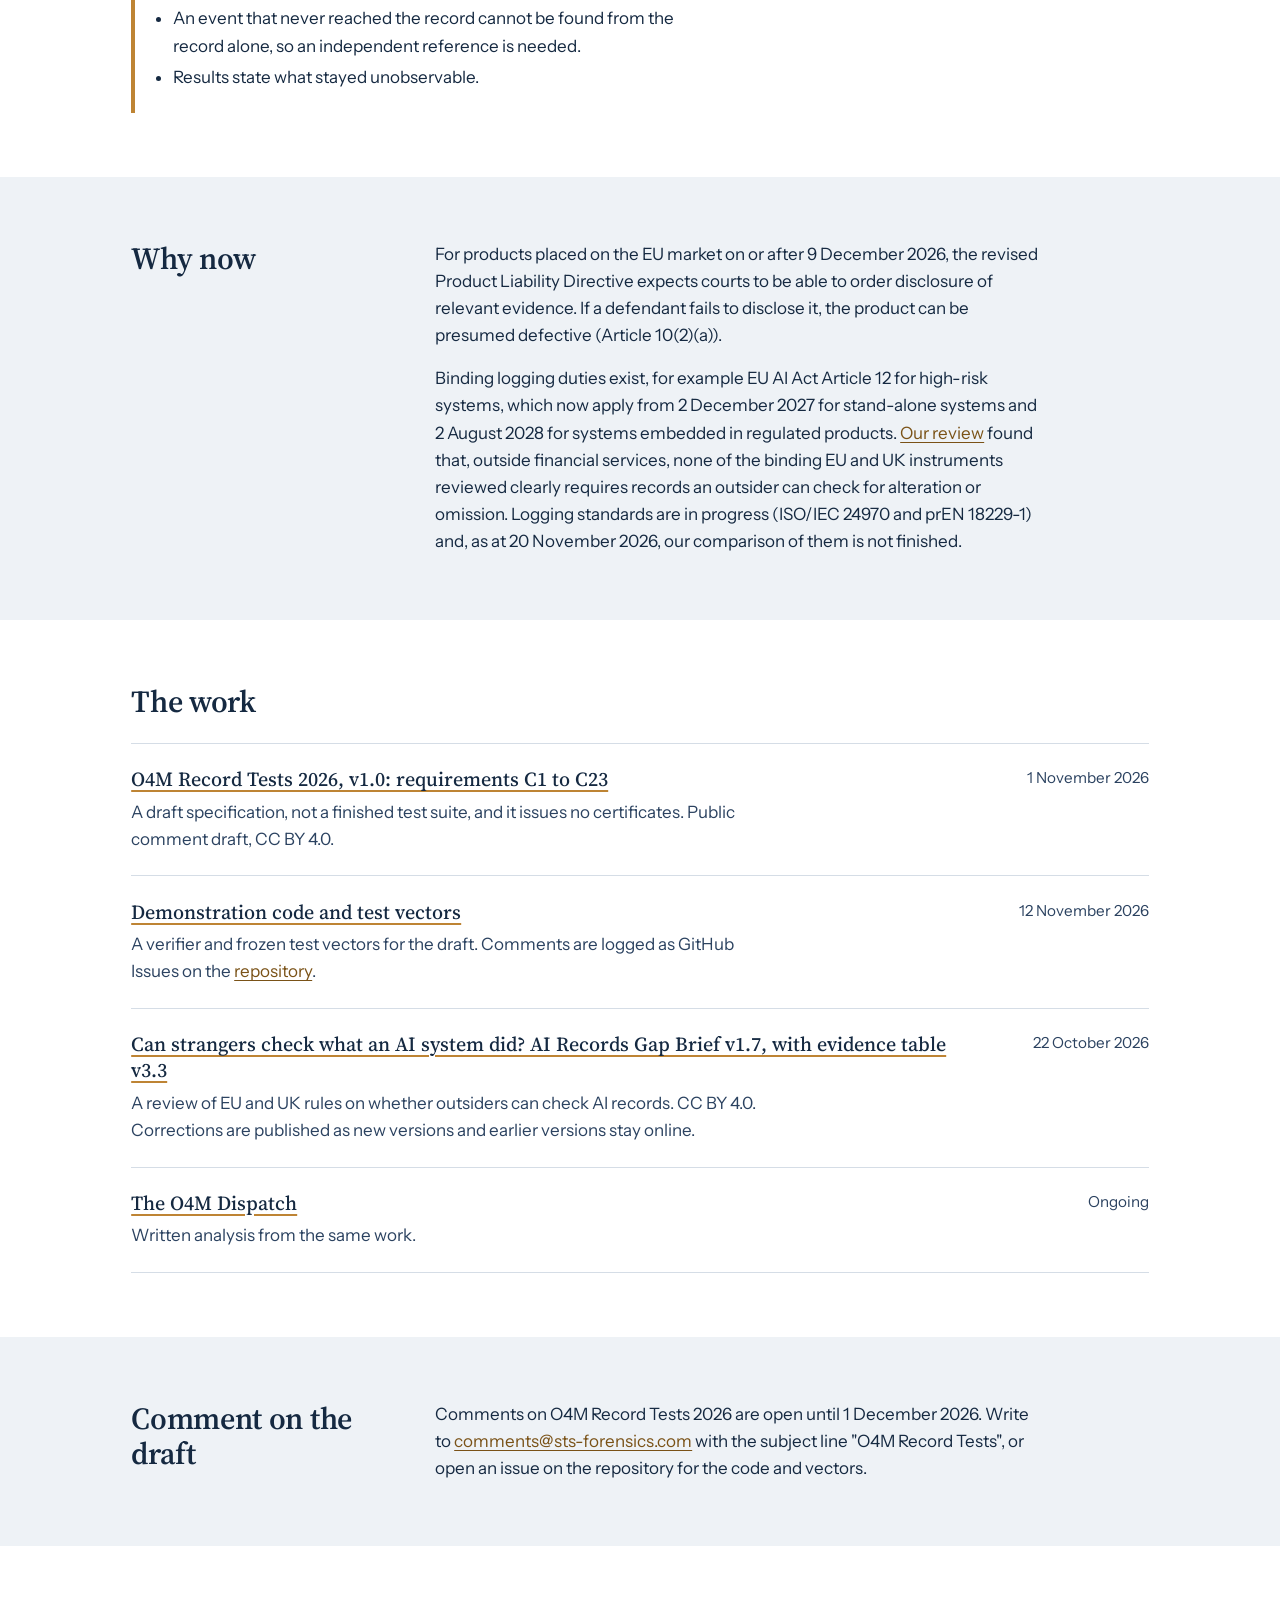
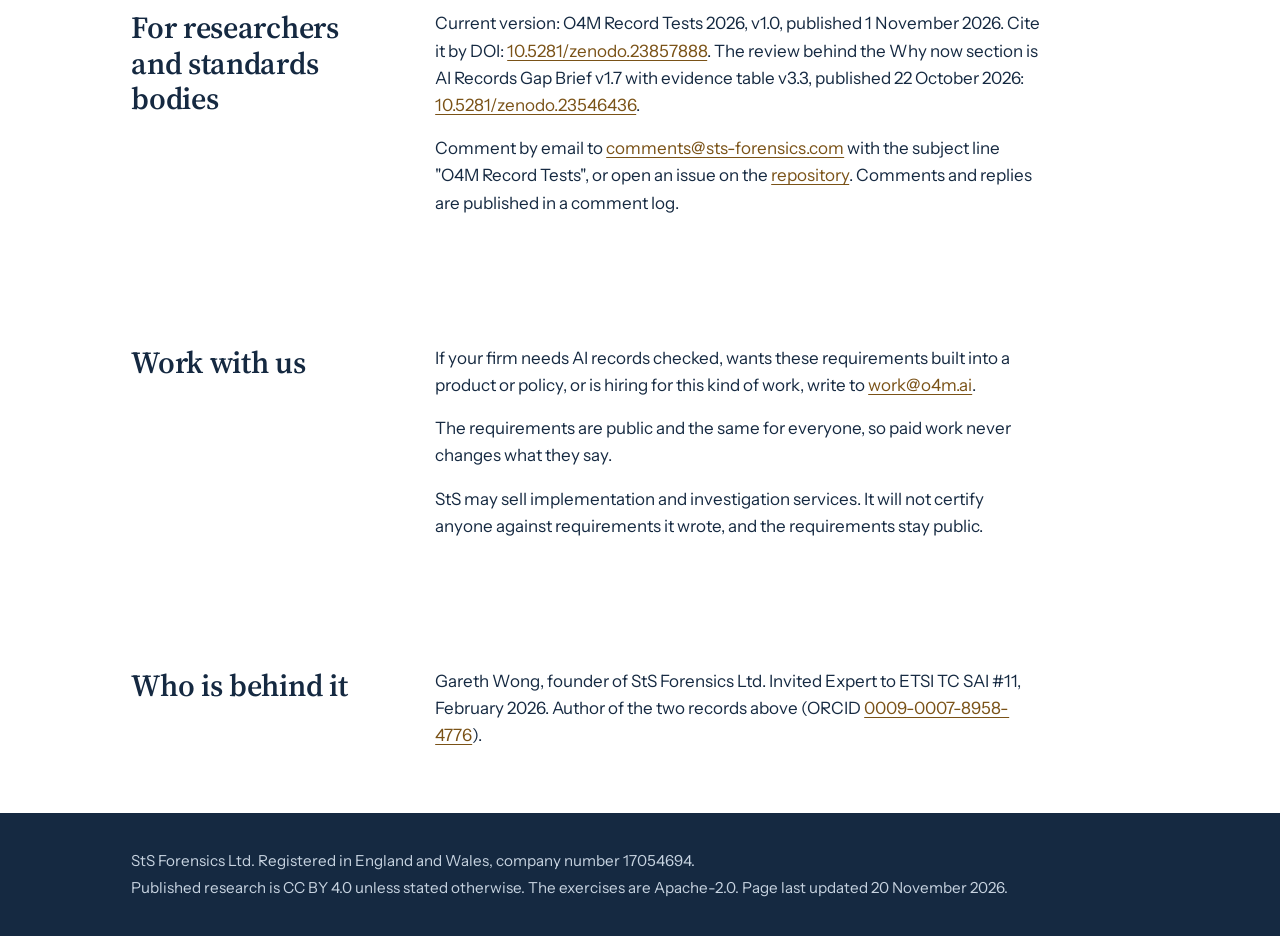
==== commit 6156aa1d: "Restyle company name to StS Forensics across site, README and content licence Co-Authored-By: Claude" ====
--- a/index.html
+++ b/index.html
@@ -4,14 +4,14 @@
 <meta charset="utf-8">
 <meta name="viewport" content="width=device-width, initial-scale=1">
 <title>O4M: open tests for checking AI records from outside</title>
-<meta name="description" content="Public requirements that let people outside a company check whether an AI system's records are complete for the scope it declared and have not been altered. Published by STS Forensics Ltd.">
+<meta name="description" content="Public requirements that let people outside a company check whether an AI system's records are complete for the scope it declared and have not been altered. Published by StS Forensics Ltd.">
 <meta property="og:title" content="O4M: open tests for checking AI records from outside">
 <meta property="og:description" content="Public requirements for checking, from outside, whether an AI system's records are complete for the declared scope and unaltered.">
 <meta property="og:type" content="website">
-<meta property="og:site_name" content="STS Forensics">
+<meta property="og:site_name" content="StS Forensics">
 <meta property="og:url" content="https://stsforensics.github.io/w/">
 <meta property="og:image" content="https://stsforensics.github.io/w/assets/og.png">
-<meta property="og:image:alt" content="STS Forensics: can anyone outside the company check what an AI system did?">
+<meta property="og:image:alt" content="StS Forensics: can anyone outside the company check what an AI system did?">
 <meta name="twitter:card" content="summary_large_image">
 <meta name="theme-color" content="#152941">
 <link rel="canonical" href="https://stsforensics.github.io/w/">
@@ -26,7 +26,7 @@
 <a class="skip" href="#main">Skip to content</a>
 
 <header class="top">
-  <a class="brand" href="./" aria-label="STS Forensics, home">
+  <a class="brand" href="./" aria-label="StS Forensics, home">
     <img src="assets/logo.jpg" alt="StS Forensics" width="427" height="320">
   </a>
   <nav aria-label="Main">
@@ -180,14 +180,14 @@
   <div class="prose">
     <p>If your firm needs AI records checked, wants these requirements built into a product or policy, or is hiring for this kind of work, write to <a href="mailto:work@o4m.ai">work@o4m.ai</a>.</p>
     <p>The requirements are public and the same for everyone, so paid work never changes what they say.</p>
-    <p>STS may sell implementation and investigation services. It will not certify anyone against requirements it wrote, and the requirements stay public.</p>
+    <p>StS may sell implementation and investigation services. It will not certify anyone against requirements it wrote, and the requirements stay public.</p>
   </div>
 </section>
 
 <section class="wrap two" id="who">
   <h2>Who is behind it</h2>
   <div class="prose">
-    <p>Gareth Wong, founder of STS Forensics Ltd. Invited Expert to ETSI TC SAI #11, February 2026. Author of the two records above (ORCID <a href="https://orcid.org/0009-0007-8958-4776">0009-0007-8958-4776</a>).</p>
+    <p>Gareth Wong, founder of StS Forensics Ltd. Invited Expert to ETSI TC SAI #11, February 2026. Author of the two records above (ORCID <a href="https://orcid.org/0009-0007-8958-4776">0009-0007-8958-4776</a>).</p>
   </div>
 </section>
 
@@ -195,7 +195,7 @@
 
 <footer class="foot">
   <div class="wrap">
-    <p>STS Forensics Ltd. Registered in England and Wales, company number 17054694.</p>
+    <p>StS Forensics Ltd. Registered in England and Wales, company number 17054694.</p>
     <p>Published research is CC BY 4.0 unless stated otherwise. The exercises are Apache-2.0. Page last updated 20 November 2026.</p>
   </div>
 </footer>
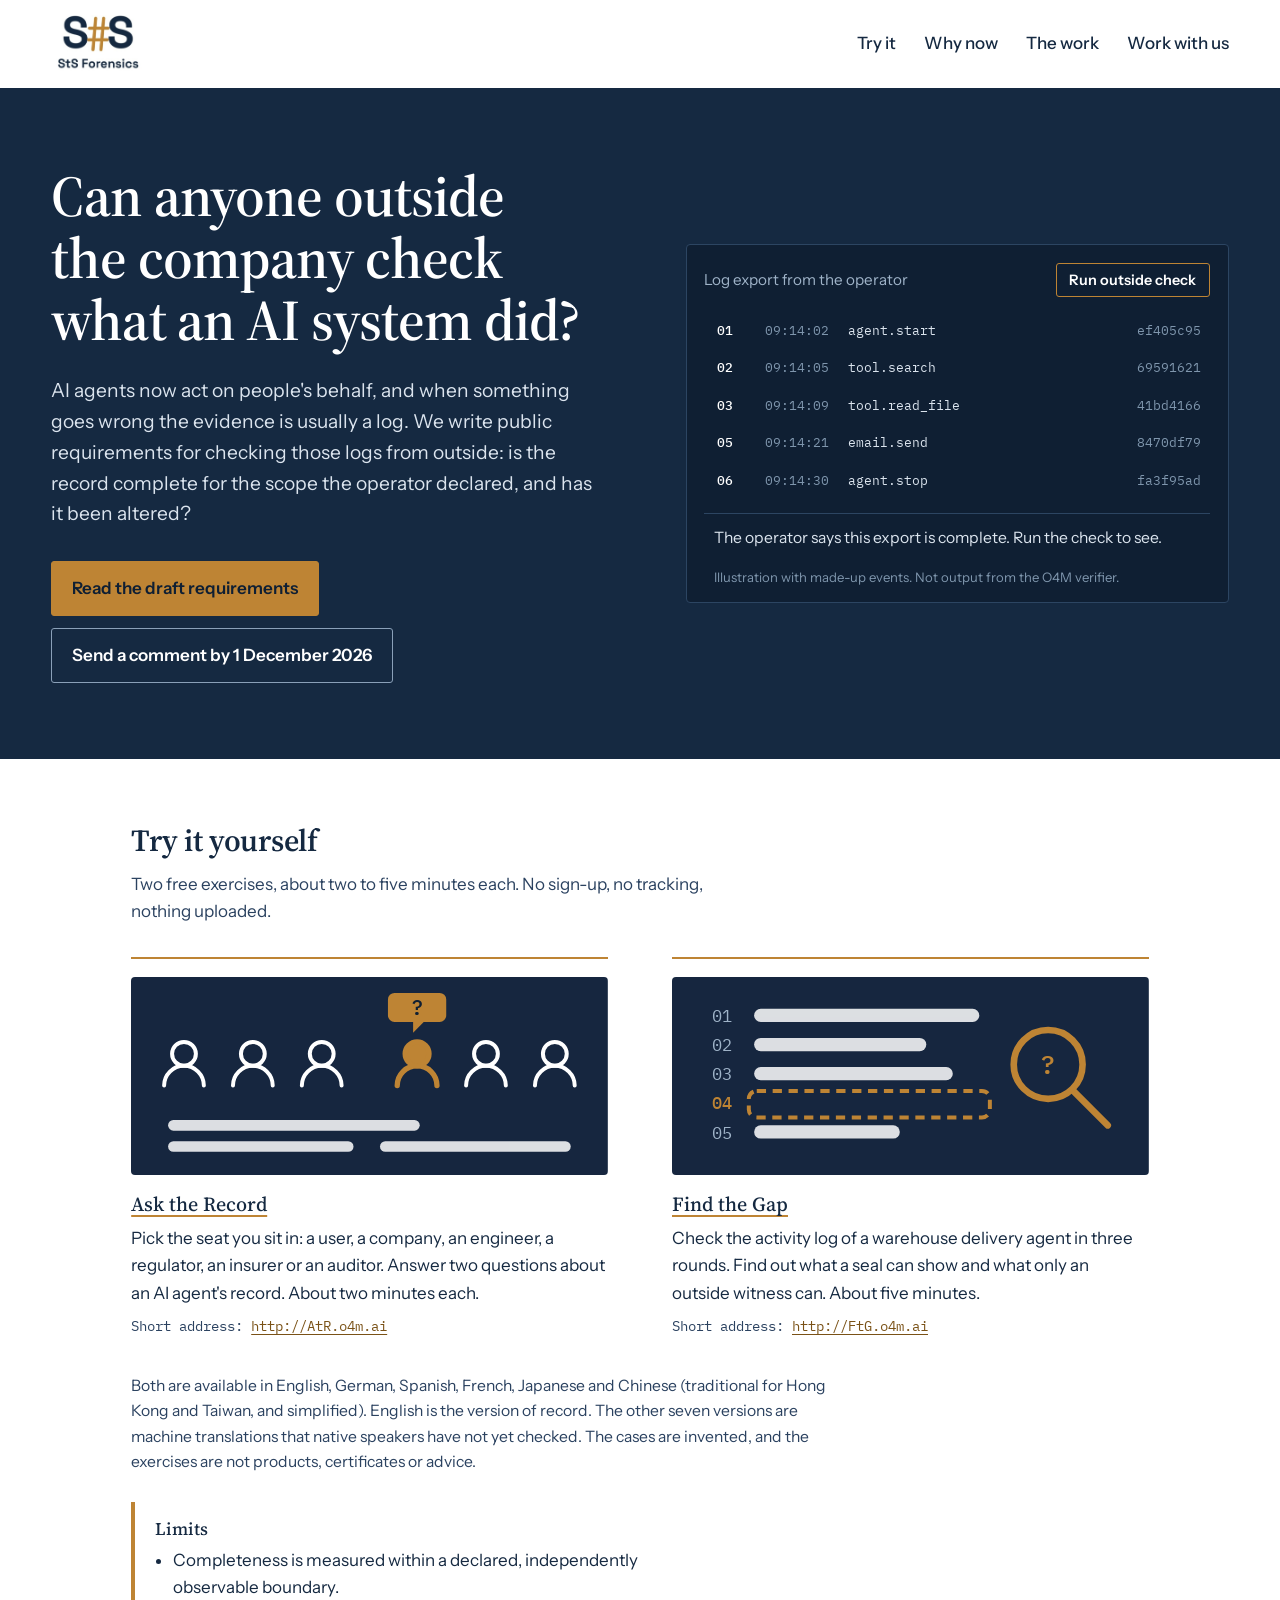
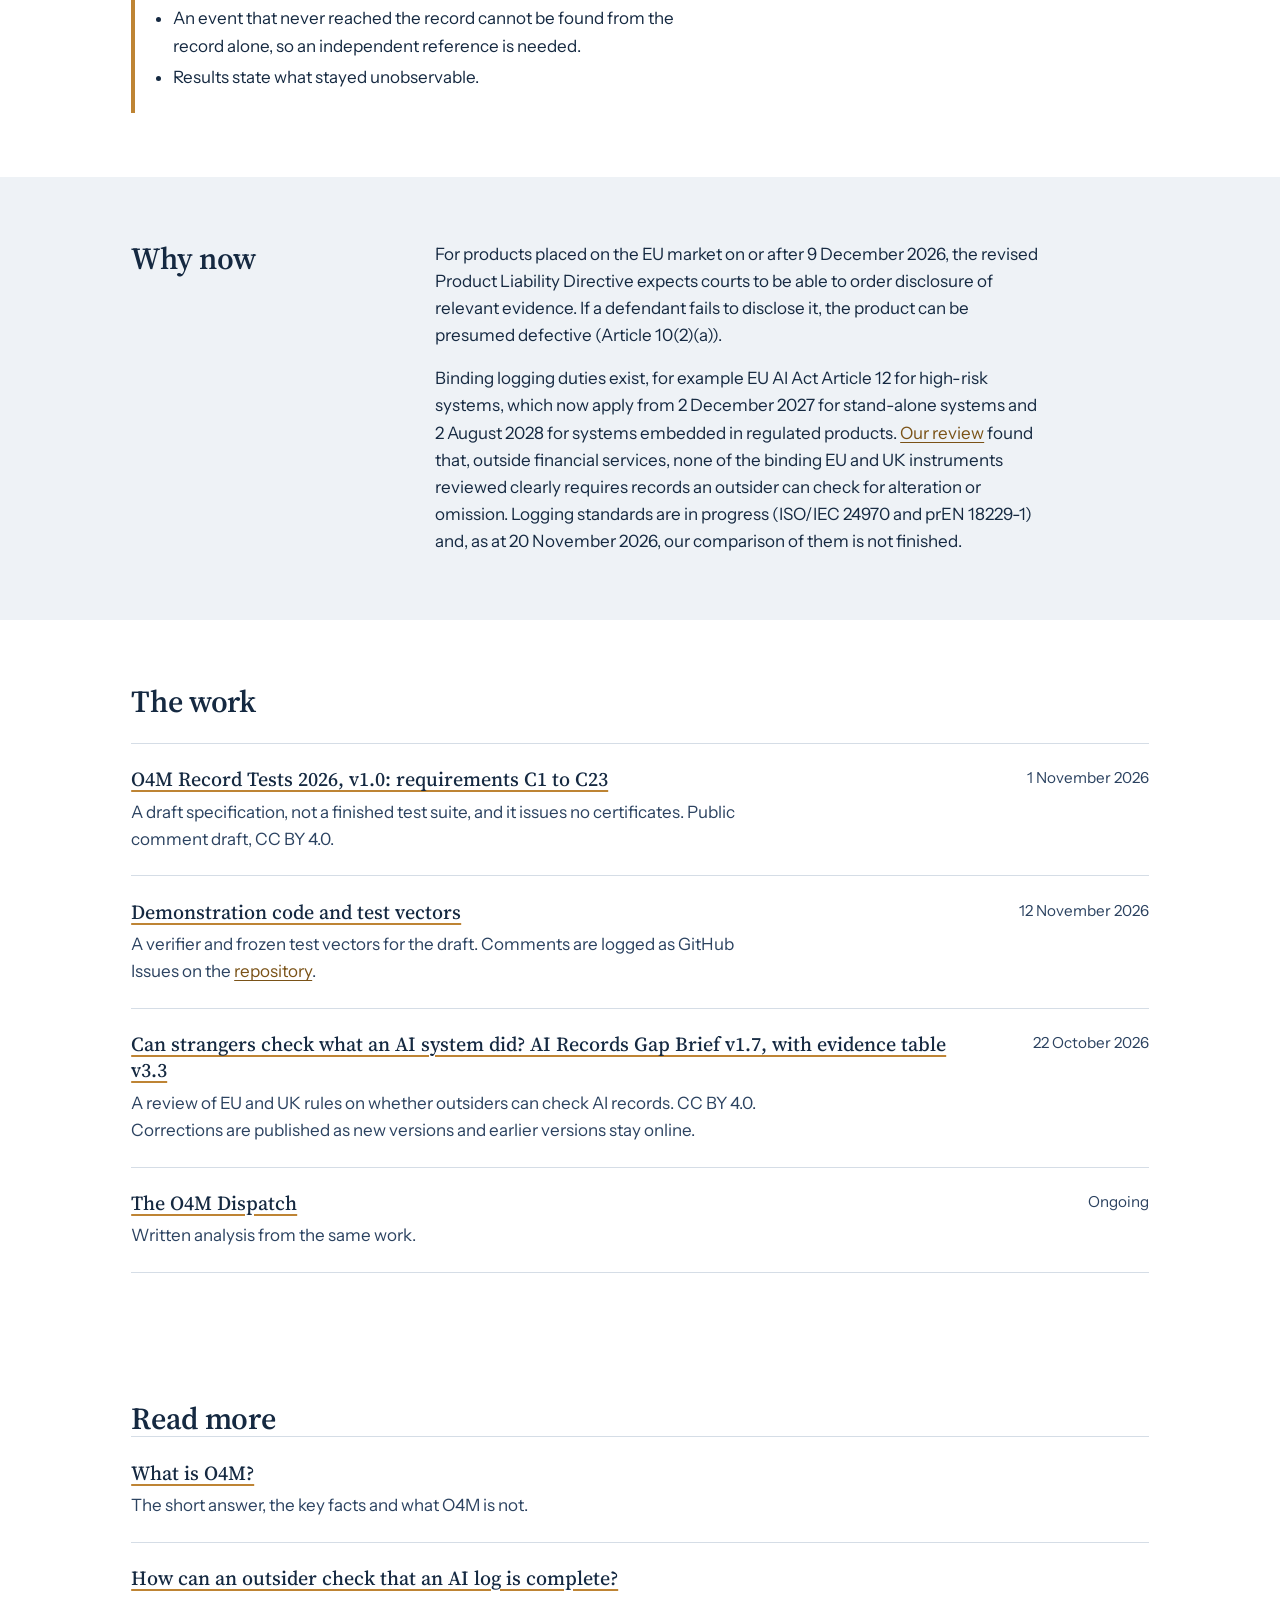
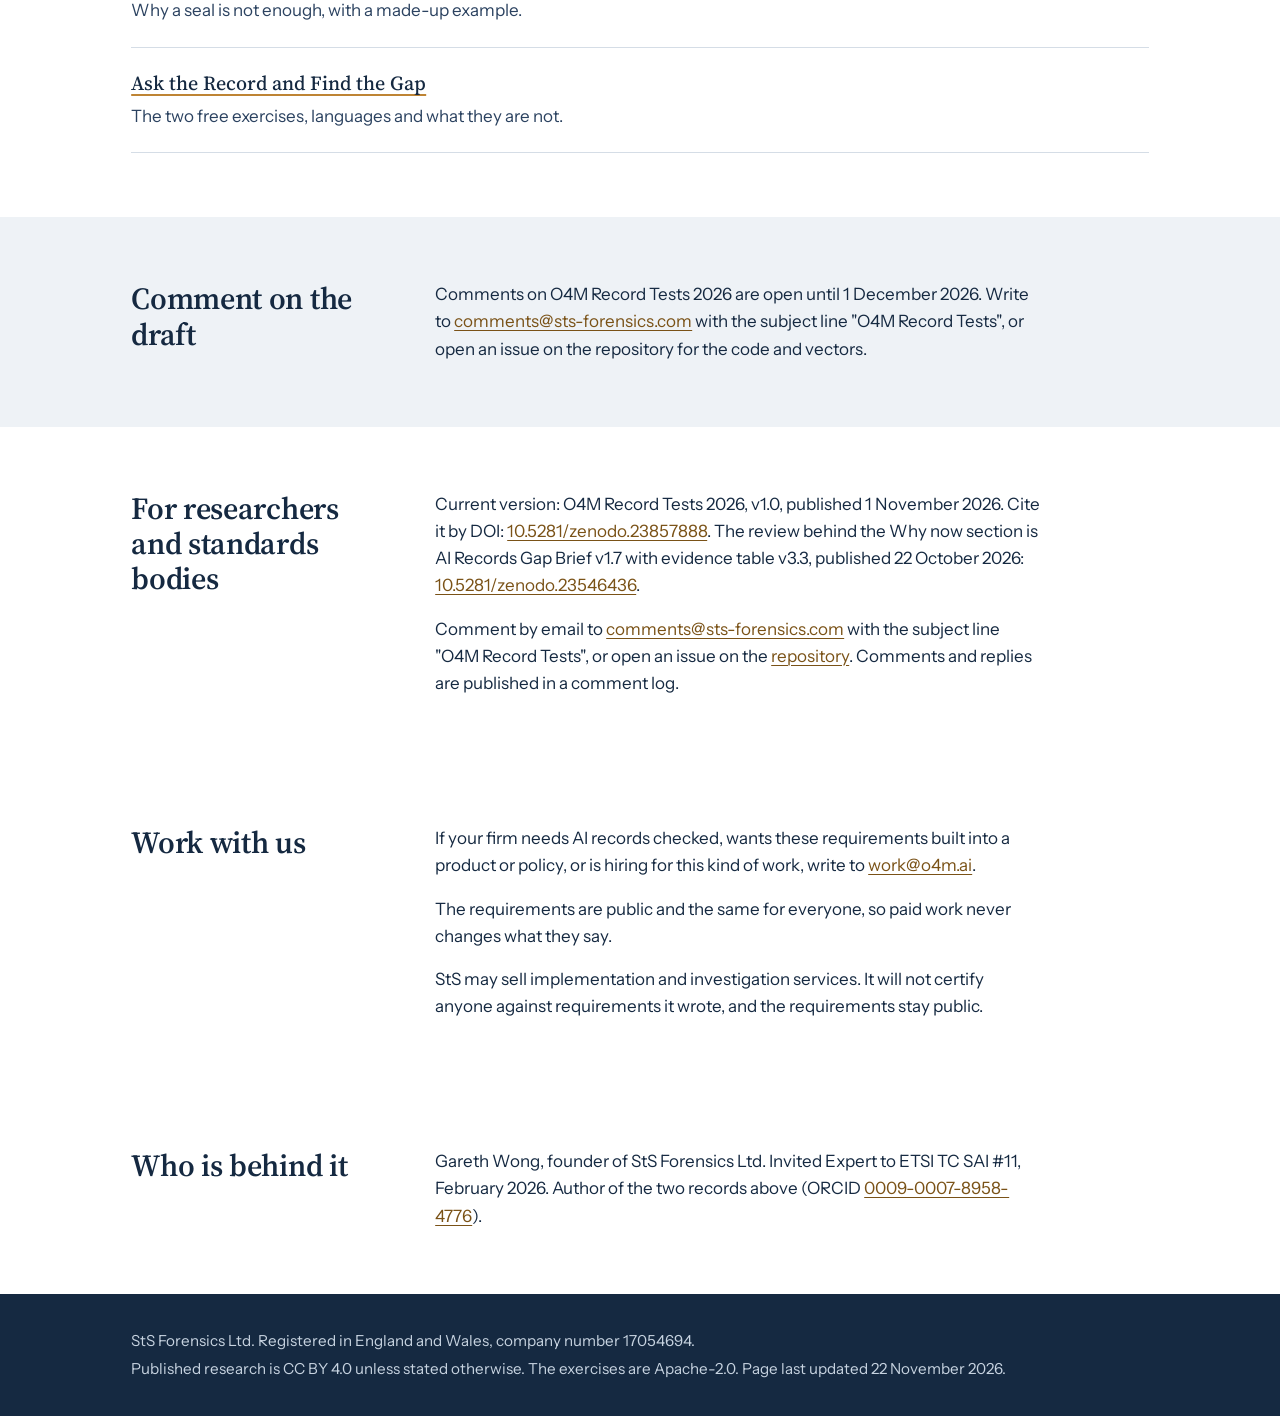
==== commit 60401d44: "Add explainer pages, structured data and sitemap entries for search and AI answer engines Co-Authore" ====
--- a/index.html
+++ b/index.html
@@ -21,6 +21,7 @@
 <link rel="preconnect" href="https://fonts.gstatic.com" crossorigin>
 <link href="https://fonts.googleapis.com/css2?family=IBM+Plex+Mono:wght@400;500&family=Instrument+Sans:wght@400;500;600&family=Source+Serif+4:opsz,wght@8..60,500;8..60,600&display=swap" rel="stylesheet">
 <link rel="stylesheet" href="styles.css">
+<script type="application/ld+json">{"@context": "https://schema.org", "@graph": [{"@type": "Organization", "name": "StS Forensics Ltd", "url": "https://stsforensics.github.io/w/", "logo": "https://stsforensics.github.io/w/assets/logo.jpg", "founder": {"@type": "Person", "name": "Gareth Wong", "sameAs": "https://orcid.org/0009-0007-8958-4776"}, "sameAs": ["https://github.com/StSForensics/o4m-record-tests"]}, {"@type": "WebSite", "name": "O4M", "url": "https://stsforensics.github.io/w/", "inLanguage": "en-GB", "publisher": {"@type": "Organization", "name": "StS Forensics Ltd"}}]}</script>
 </head>
 <body>
 <a class="skip" href="#main">Skip to content</a>
@@ -158,6 +159,15 @@
   </ul>
 </section>
 
+<section class="wrap" id="explainers">
+  <h2>Read more</h2>
+  <ul class="works">
+    <li><div class="w-main"><h3><a href="what-is-o4m/">What is O4M?</a></h3><p>The short answer, the key facts and what O4M is not.</p></div></li>
+    <li><div class="w-main"><h3><a href="check-ai-log-complete/">How can an outsider check that an AI log is complete?</a></h3><p>Why a seal is not enough, with a made-up example.</p></div></li>
+    <li><div class="w-main"><h3><a href="exercises/">Ask the Record and Find the Gap</a></h3><p>The two free exercises, languages and what they are not.</p></div></li>
+  </ul>
+</section>
+
 <section class="band" id="comment">
   <div class="wrap two">
     <h2>Comment on the draft</h2>
@@ -196,7 +206,7 @@
 <footer class="foot">
   <div class="wrap">
     <p>StS Forensics Ltd. Registered in England and Wales, company number 17054694.</p>
-    <p>Published research is CC BY 4.0 unless stated otherwise. The exercises are Apache-2.0. Page last updated 20 November 2026.</p>
+    <p>Published research is CC BY 4.0 unless stated otherwise. The exercises are Apache-2.0. Page last updated 22 November 2026.</p>
   </div>
 </footer>
 
--- a/styles.css
+++ b/styles.css
@@ -115,3 +115,20 @@
   html{scroll-behavior:auto}
   .row{transition:none}
 }
+
+.article{max-width:48rem}
+.article h1{font-size:clamp(1.9rem,3.8vw,2.8rem);margin:.4rem 0 1.25rem}
+.article h2{margin:2rem 0 .6rem}
+.article p,.article li{max-width:42rem}
+.article ul{padding-left:1.2rem}
+.article li{margin:.35rem 0}
+.crumb{margin:0;font-size:.95rem;color:var(--ink-2)}
+.answer{font-family:var(--serif);font-size:1.2rem;line-height:1.55;padding:1rem 1.25rem;background:var(--mist);border-left:4px solid var(--gold);border-radius:0 3px 3px 0;max-width:42rem}
+.facts{display:grid;grid-template-columns:minmax(0,11rem) minmax(0,1fr);gap:.5rem 1.5rem;margin:0;max-width:42rem}
+.facts dt{font-weight:600}
+.facts dd{margin:0}
+.stamp{margin-top:2.5rem;font-size:.9rem;color:var(--ink-2)}
+.next{list-style:none;padding:0}
+.btn.dark{background:var(--ink);border-color:var(--ink);color:#fff;margin-right:.75rem}
+.btn.dark:hover{background:var(--ink-2);border-color:var(--ink-2)}
+@media (max-width:640px){.facts{grid-template-columns:1fr}.facts dt{margin-top:.5rem}}
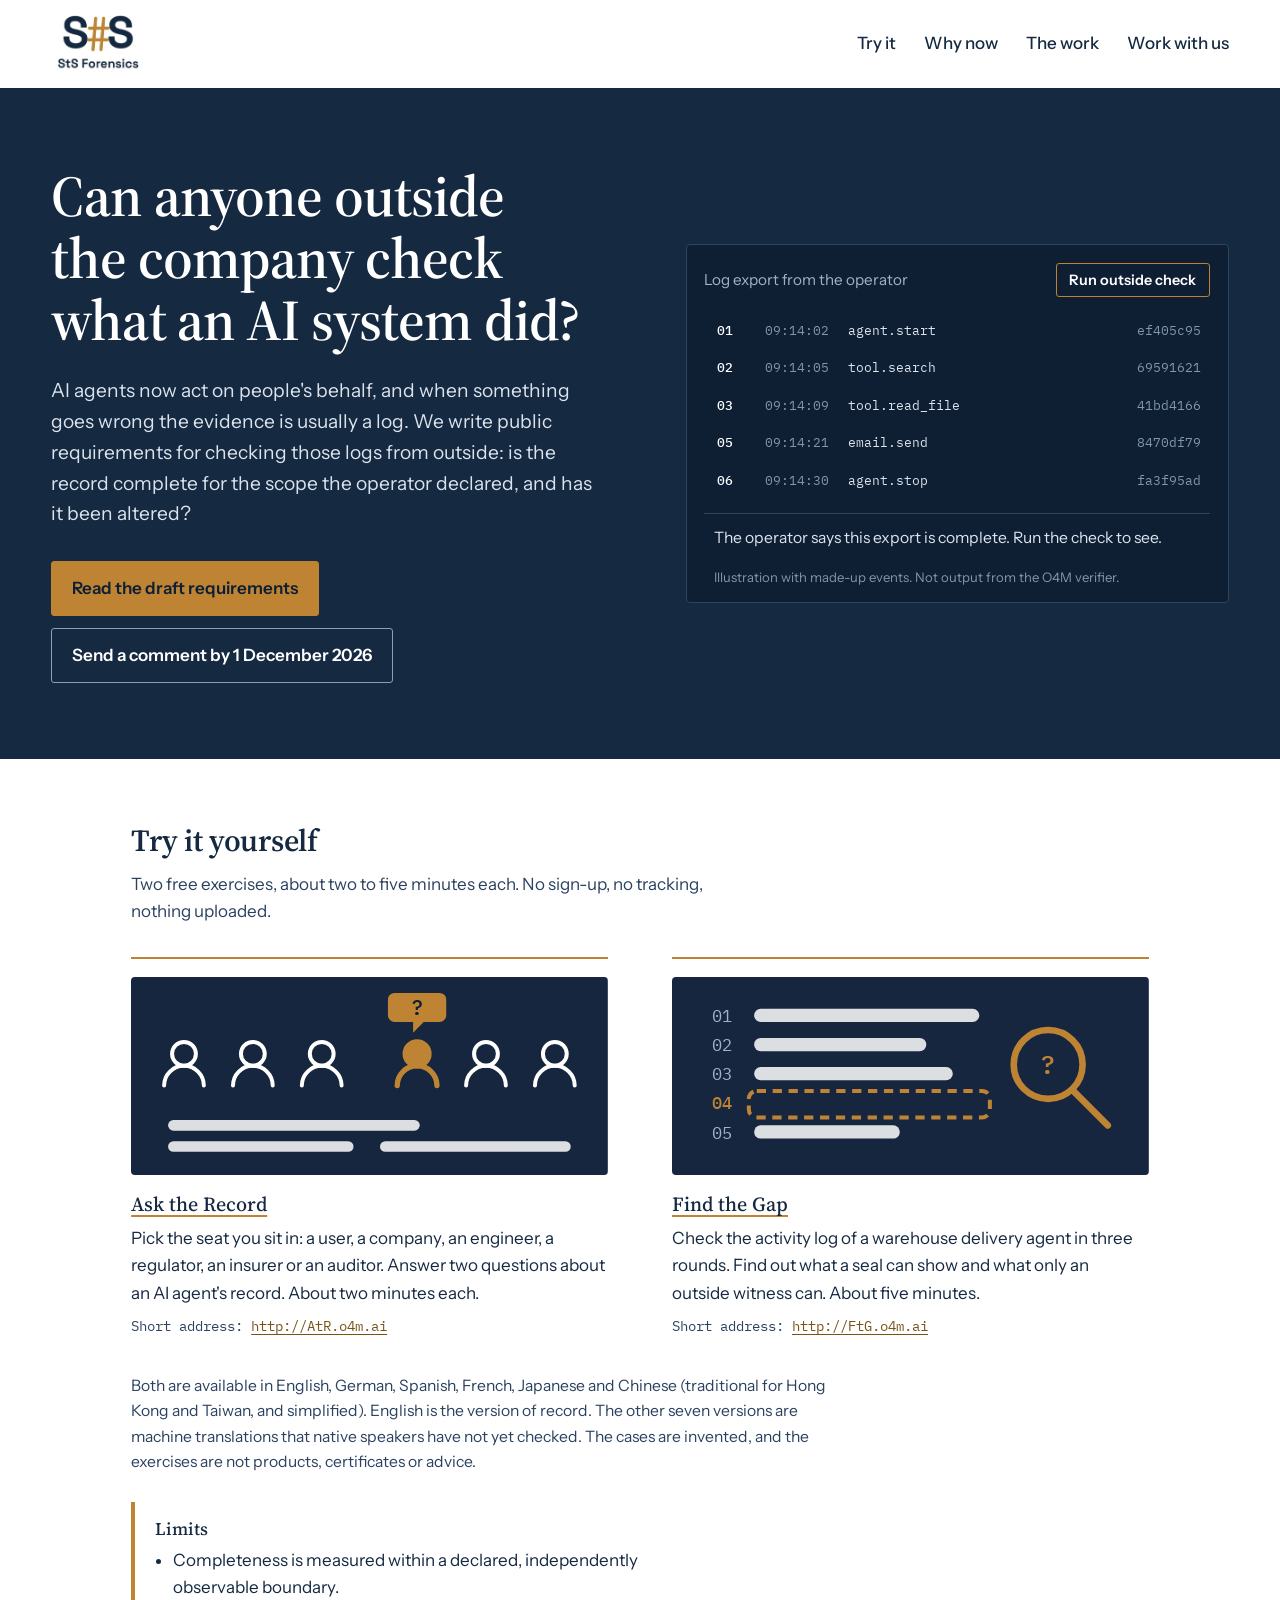
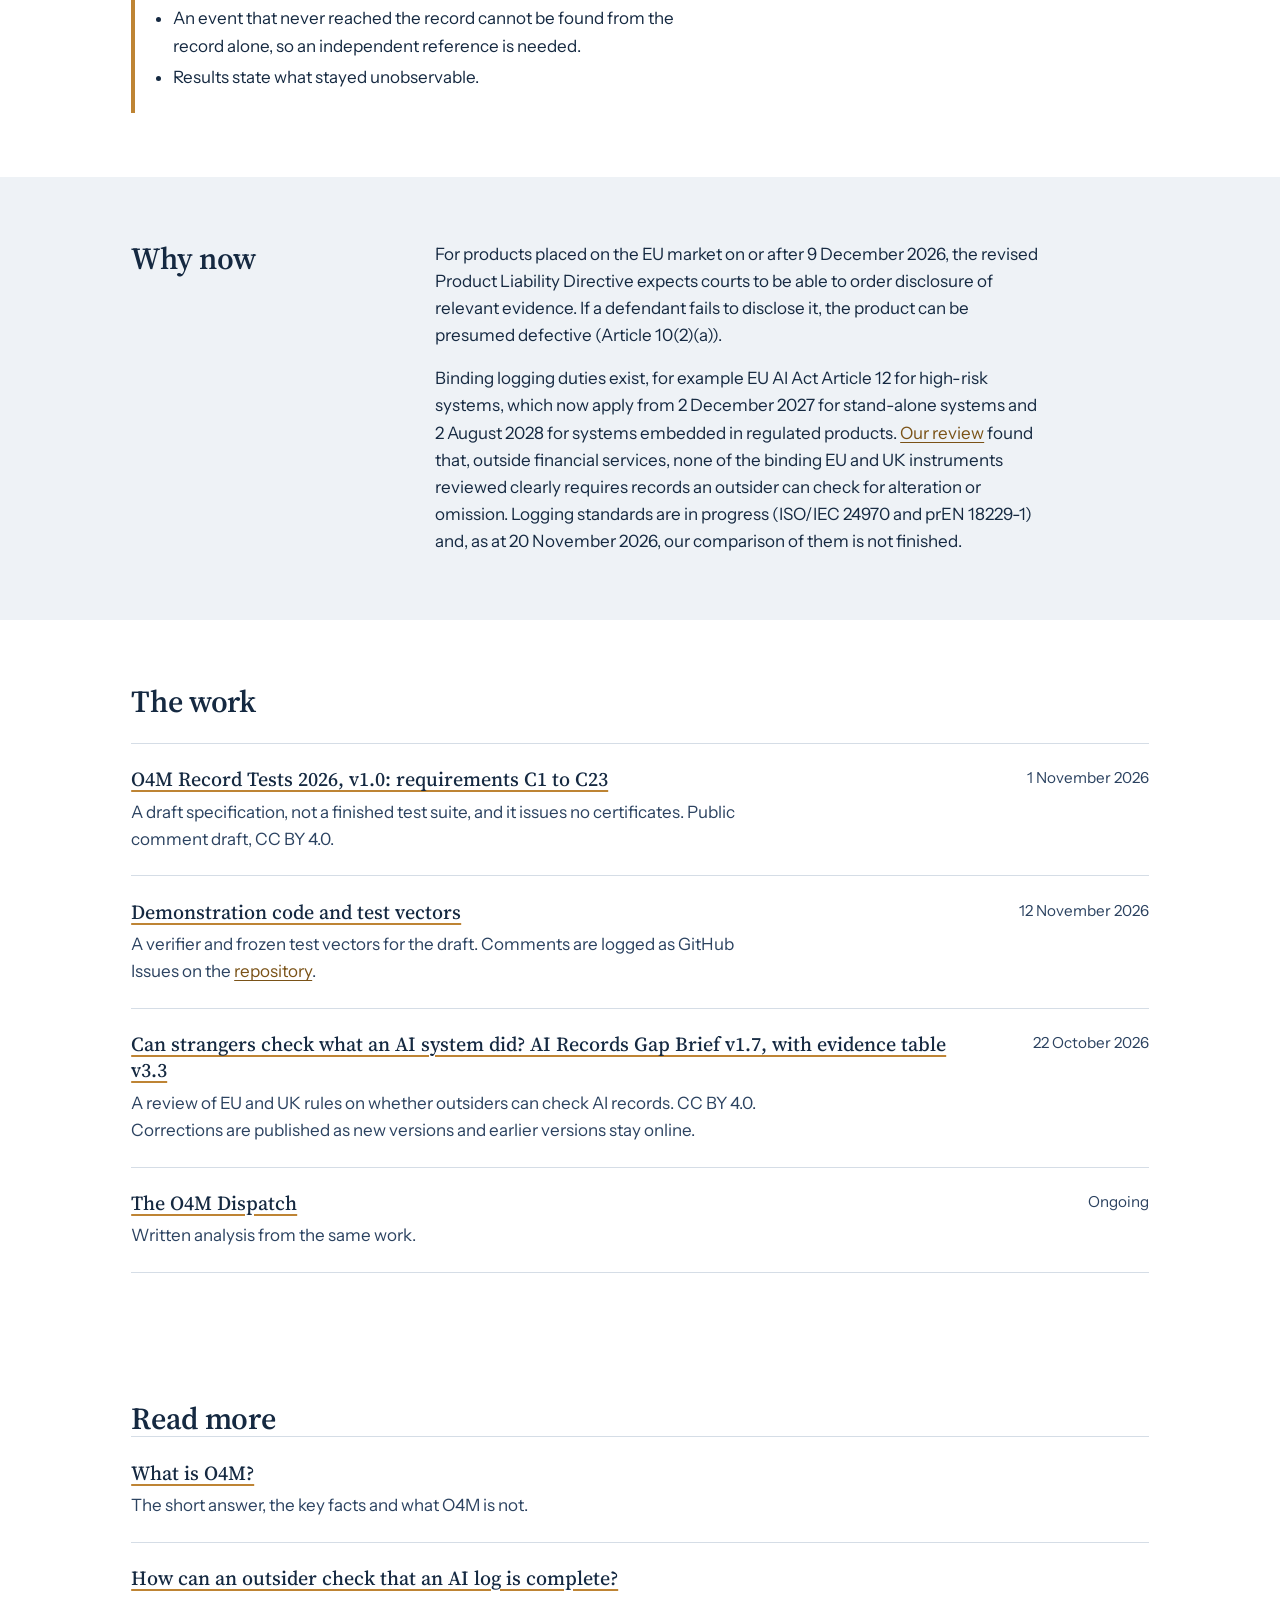
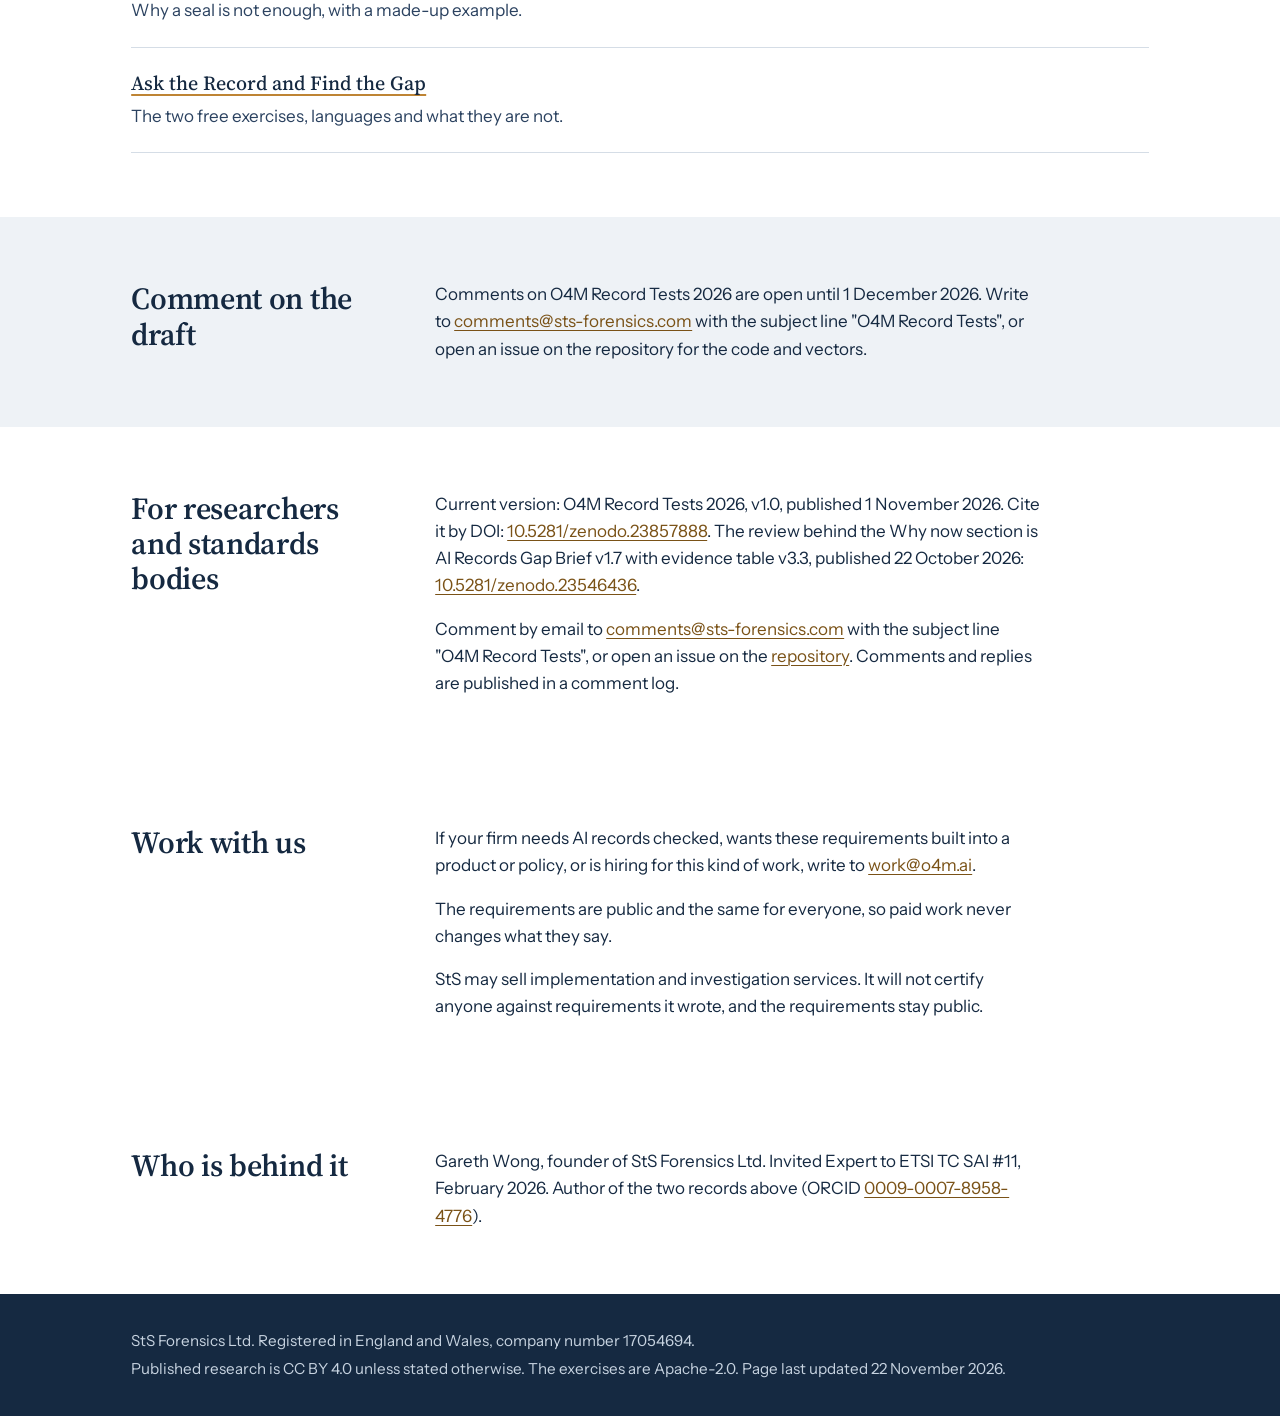
==== commit db0db341: "Animate the two exercise tiles (reduced-motion safe) and add clickable GIFs Co-Authored-By: Claude S" ====
--- a/index.html
+++ b/index.html
@@ -67,17 +67,20 @@
   <div class="games">
     <div class="game">
       <a class="tile" href="https://stsforensics.github.io/ask-the-record/" tabindex="-1" aria-hidden="true">
-        <svg viewBox="0 0 360 150" xmlns="http://www.w3.org/2000/svg" role="img" aria-label="Six seats around one record, with a question over one of them">
+        <svg class="anim" viewBox="0 0 360 150" xmlns="http://www.w3.org/2000/svg" role="img" aria-label="Six seats around one record, with a question moving from seat to seat">
           <rect width="360" height="150" fill="#16263f"/>
           <g fill="none" stroke="#fff" stroke-width="3" stroke-linecap="round">
             <g transform="translate(40 70)"><circle cx="0" cy="-12" r="9"/><path d="M-15 12a15 15 0 0 1 30 0"/></g>
             <g transform="translate(92 70)"><circle cx="0" cy="-12" r="9"/><path d="M-15 12a15 15 0 0 1 30 0"/></g>
             <g transform="translate(144 70)"><circle cx="0" cy="-12" r="9"/><path d="M-15 12a15 15 0 0 1 30 0"/></g>
-            <g transform="translate(216 70)" stroke="#be8434" stroke-width="4"><circle cx="0" cy="-12" r="9" fill="#be8434"/><path d="M-15 12a15 15 0 0 1 30 0"/></g>
+            <g transform="translate(216 70)"><circle cx="0" cy="-12" r="9"/><path d="M-15 12a15 15 0 0 1 30 0"/></g>
             <g transform="translate(268 70)"><circle cx="0" cy="-12" r="9"/><path d="M-15 12a15 15 0 0 1 30 0"/></g>
             <g transform="translate(320 70)"><circle cx="0" cy="-12" r="9"/><path d="M-15 12a15 15 0 0 1 30 0"/></g>
           </g>
-          <g transform="translate(216 24)"><path d="M-17 -12h34a5 5 0 0 1 5 5v12a5 5 0 0 1-5 5h-12l-8 8v-8h-14a5 5 0 0 1-5-5v-12a5 5 0 0 1 5-5z" fill="#be8434"/><text x="0" y="5" text-anchor="middle" font-family="IBM Plex Mono, monospace" font-size="16" font-weight="500" fill="#0f1f33">?</text></g>
+          <g class="pick">
+            <g transform="translate(216 70)" fill="none" stroke="#be8434" stroke-width="4" stroke-linecap="round"><circle cx="0" cy="-12" r="9" fill="#be8434"/><path d="M-15 12a15 15 0 0 1 30 0"/></g>
+            <g transform="translate(216 24)"><path d="M-17 -12h34a5 5 0 0 1 5 5v12a5 5 0 0 1-5 5h-12l-8 8v-8h-14a5 5 0 0 1-5-5v-12a5 5 0 0 1 5-5z" fill="#be8434"/><text x="0" y="5" text-anchor="middle" font-family="IBM Plex Mono, monospace" font-size="16" font-weight="500" fill="#0f1f33">?</text></g>
+          </g>
           <g fill="#fff" opacity=".85"><rect x="28" y="108" width="190" height="8" rx="4"/><rect x="28" y="124" width="140" height="8" rx="4"/><rect x="188" y="124" width="144" height="8" rx="4"/></g>
         </svg>
       </a>
@@ -87,16 +90,15 @@
     </div>
     <div class="game">
       <a class="tile" href="https://stsforensics.github.io/ask-the-record/find-the-gap.html" tabindex="-1" aria-hidden="true">
-        <svg viewBox="0 0 360 150" xmlns="http://www.w3.org/2000/svg" role="img" aria-label="A numbered log with entry 4 missing and a magnifying glass over the gap">
+        <svg class="anim" viewBox="0 0 360 150" xmlns="http://www.w3.org/2000/svg" role="img" aria-label="A numbered log with entry 4 missing and a magnifying glass finding the gap">
           <rect width="360" height="150" fill="#16263f"/>
-          <g font-family="IBM Plex Mono, monospace" font-size="13" fill="#9fb3c8">
-            <text x="30" y="34">01</text><text x="30" y="56">02</text><text x="30" y="78">03</text><text x="30" y="122">05</text>
-          </g>
-          <g fill="#fff" opacity=".85"><rect x="62" y="24" width="170" height="10" rx="5"/><rect x="62" y="46" width="130" height="10" rx="5"/><rect x="62" y="68" width="150" height="10" rx="5"/><rect x="62" y="112" width="110" height="10" rx="5"/></g>
-          <rect x="58" y="86" width="182" height="20" rx="6" fill="none" stroke="#be8434" stroke-width="3" stroke-dasharray="7 5"/>
-          <text x="30" y="100" font-family="IBM Plex Mono, monospace" font-size="13" font-weight="500" fill="#be8434">04</text>
-          <g fill="none" stroke="#be8434" stroke-width="5" stroke-linecap="round"><circle cx="284" cy="66" r="26"/><path d="M303 86l26 26"/></g>
-          <text x="284" y="73" text-anchor="middle" font-family="IBM Plex Mono, monospace" font-size="20" font-weight="500" fill="#be8434">?</text>
+          <g class="r1"><text x="30" y="34" font-family="IBM Plex Mono, monospace" font-size="13" fill="#9fb3c8">01</text><rect x="62" y="24" width="170" height="10" rx="5" fill="#fff" opacity=".85"/></g>
+          <g class="r2"><text x="30" y="56" font-family="IBM Plex Mono, monospace" font-size="13" fill="#9fb3c8">02</text><rect x="62" y="46" width="130" height="10" rx="5" fill="#fff" opacity=".85"/></g>
+          <g class="r3"><text x="30" y="78" font-family="IBM Plex Mono, monospace" font-size="13" fill="#9fb3c8">03</text><rect x="62" y="68" width="150" height="10" rx="5" fill="#fff" opacity=".85"/></g>
+          <g class="gapbox"><rect x="58" y="86" width="182" height="20" rx="6" fill="none" stroke="#be8434" stroke-width="3" stroke-dasharray="7 5"/><text x="30" y="100" font-family="IBM Plex Mono, monospace" font-size="13" font-weight="500" fill="#be8434">04</text></g>
+          <g class="r5"><text x="30" y="122" font-family="IBM Plex Mono, monospace" font-size="13" fill="#9fb3c8">05</text><rect x="62" y="112" width="110" height="10" rx="5" fill="#fff" opacity=".85"/></g>
+          <g class="lens"><g fill="none" stroke="#be8434" stroke-width="5" stroke-linecap="round"><circle cx="284" cy="66" r="26"/><path d="M303 86l26 26"/></g>
+          <text x="284" y="73" text-anchor="middle" font-family="IBM Plex Mono, monospace" font-size="20" font-weight="500" fill="#be8434">?</text></g>
         </svg>
       </a>
       <h3><a href="https://stsforensics.github.io/ask-the-record/find-the-gap.html">Find the Gap</a></h3>
--- a/styles.css
+++ b/styles.css
@@ -132,3 +132,29 @@
 .btn.dark{background:var(--ink);border-color:var(--ink);color:#fff;margin-right:.75rem}
 .btn.dark:hover{background:var(--ink-2);border-color:var(--ink-2)}
 @media (max-width:640px){.facts{grid-template-columns:1fr}.facts dt{margin-top:.5rem}}
+
+/* Tile animations. Static final state is the default, so reduced-motion users get the still picture. */
+@media (prefers-reduced-motion:no-preference){
+  .anim .pick{animation:atrpick 10s ease-in-out infinite}
+  .anim .r1{animation:rowin 8s ease infinite;animation-delay:0s}
+  .anim .r2{animation:rowin2 8s ease infinite}
+  .anim .r3{animation:rowin3 8s ease infinite}
+  .anim .r5{animation:rowin5 8s ease infinite}
+  .anim .gapbox{animation:gapin 8s ease infinite}
+  .anim .lens{animation:lensin 8s ease infinite}
+}
+@keyframes atrpick{
+  0%,12%{transform:translateX(-176px)}
+  16%,28%{transform:translateX(-124px)}
+  32%,44%{transform:translateX(-72px)}
+  48%,60%{transform:translateX(0)}
+  64%,76%{transform:translateX(52px)}
+  80%,92%{transform:translateX(104px)}
+  97%,100%{transform:translateX(-176px)}
+}
+@keyframes rowin{0%,3%{opacity:0}9%,92%{opacity:1}98%,100%{opacity:0}}
+@keyframes rowin2{0%,11%{opacity:0}17%,92%{opacity:1}98%,100%{opacity:0}}
+@keyframes rowin3{0%,19%{opacity:0}25%,92%{opacity:1}98%,100%{opacity:0}}
+@keyframes rowin5{0%,27%{opacity:0}33%,92%{opacity:1}98%,100%{opacity:0}}
+@keyframes gapin{0%,40%{opacity:0}46%,92%{opacity:1}98%,100%{opacity:0}}
+@keyframes lensin{0%,36%{opacity:0;transform:translateY(-46px)}52%,92%{opacity:1;transform:translateY(0)}98%,100%{opacity:0;transform:translateY(-46px)}}
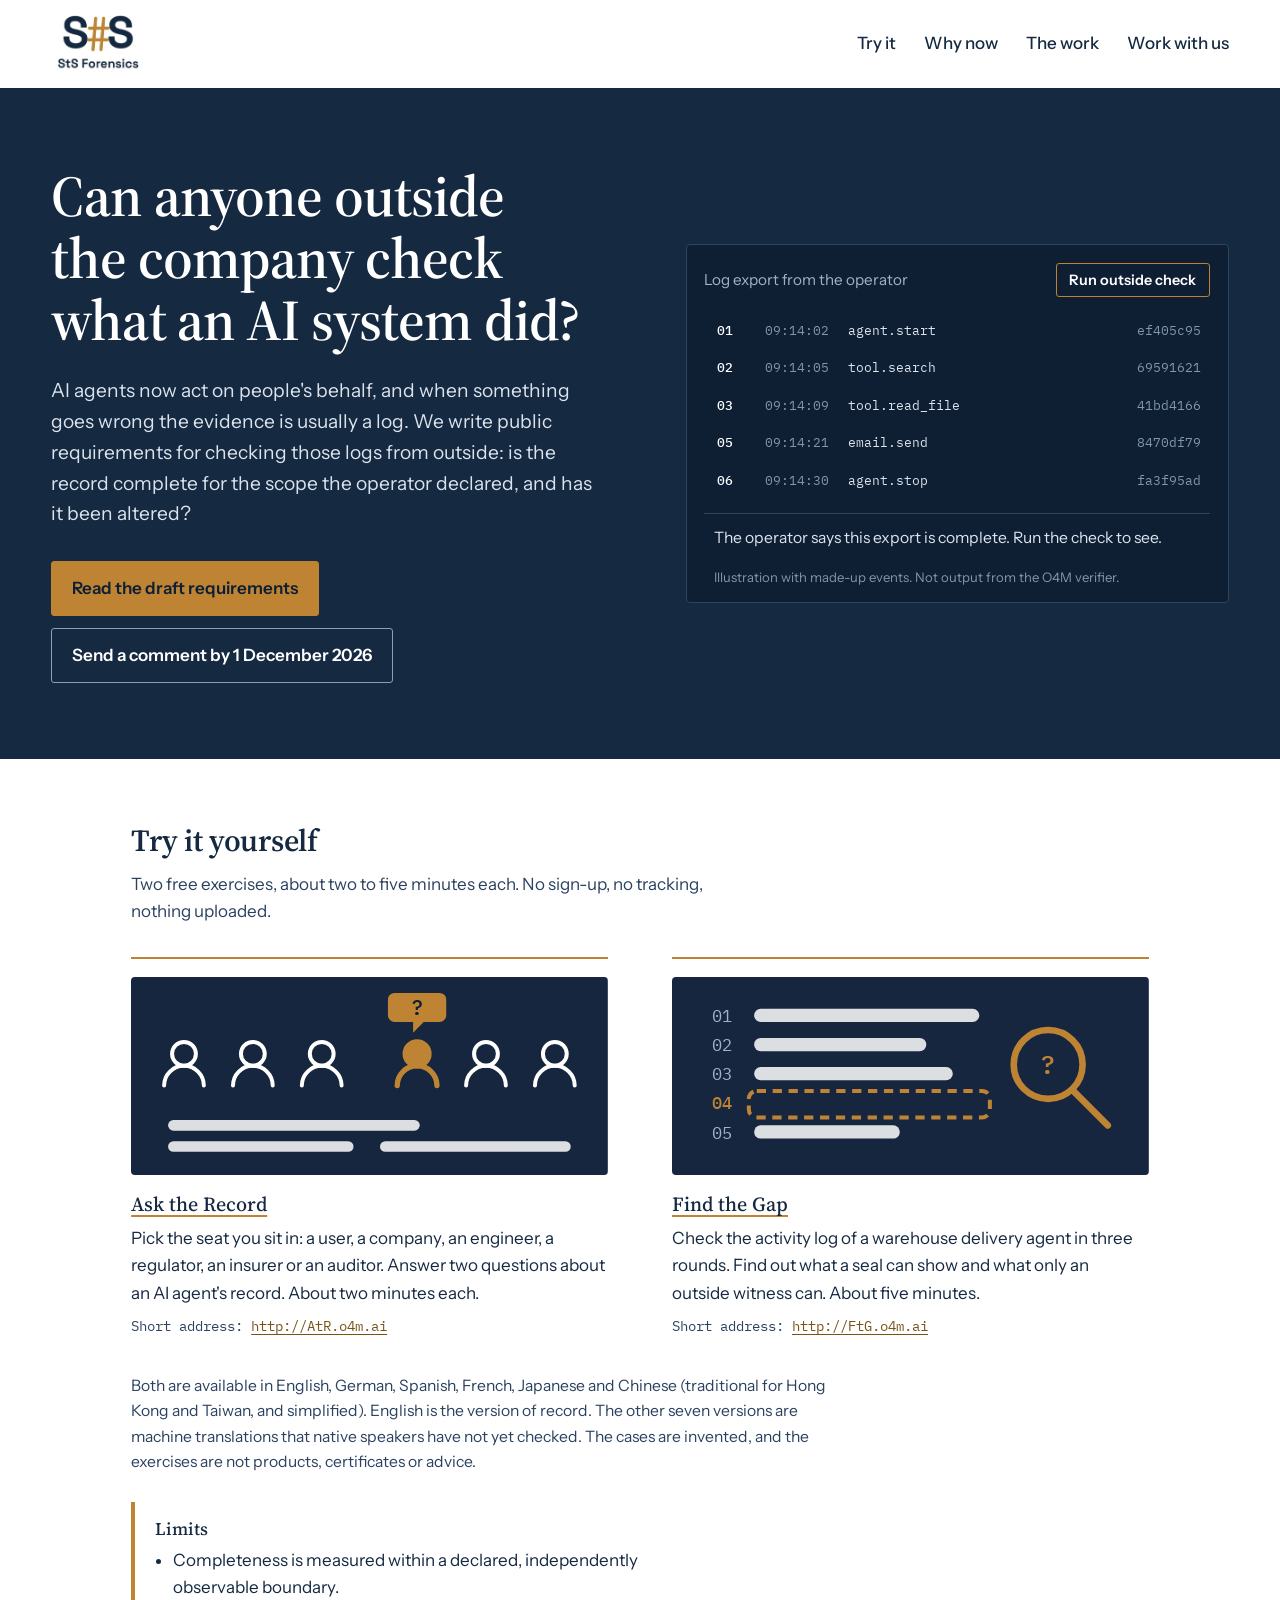
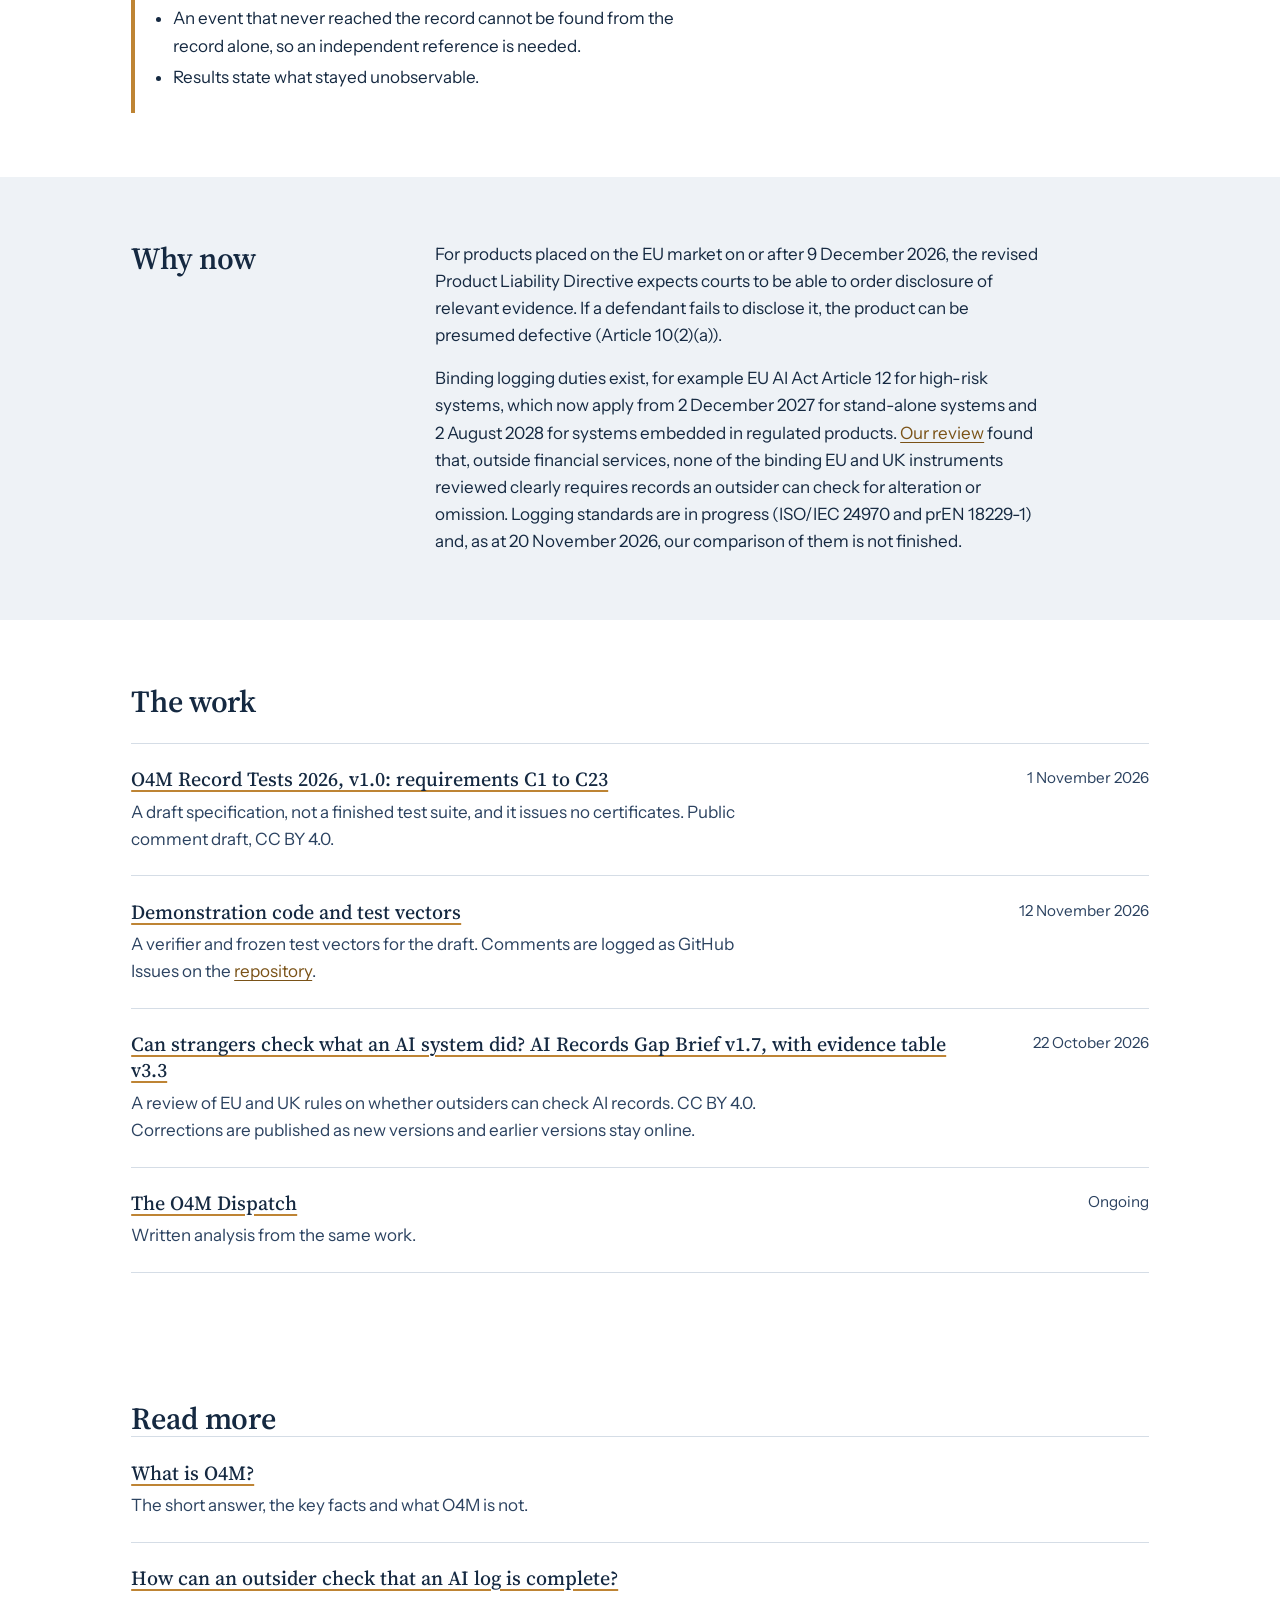
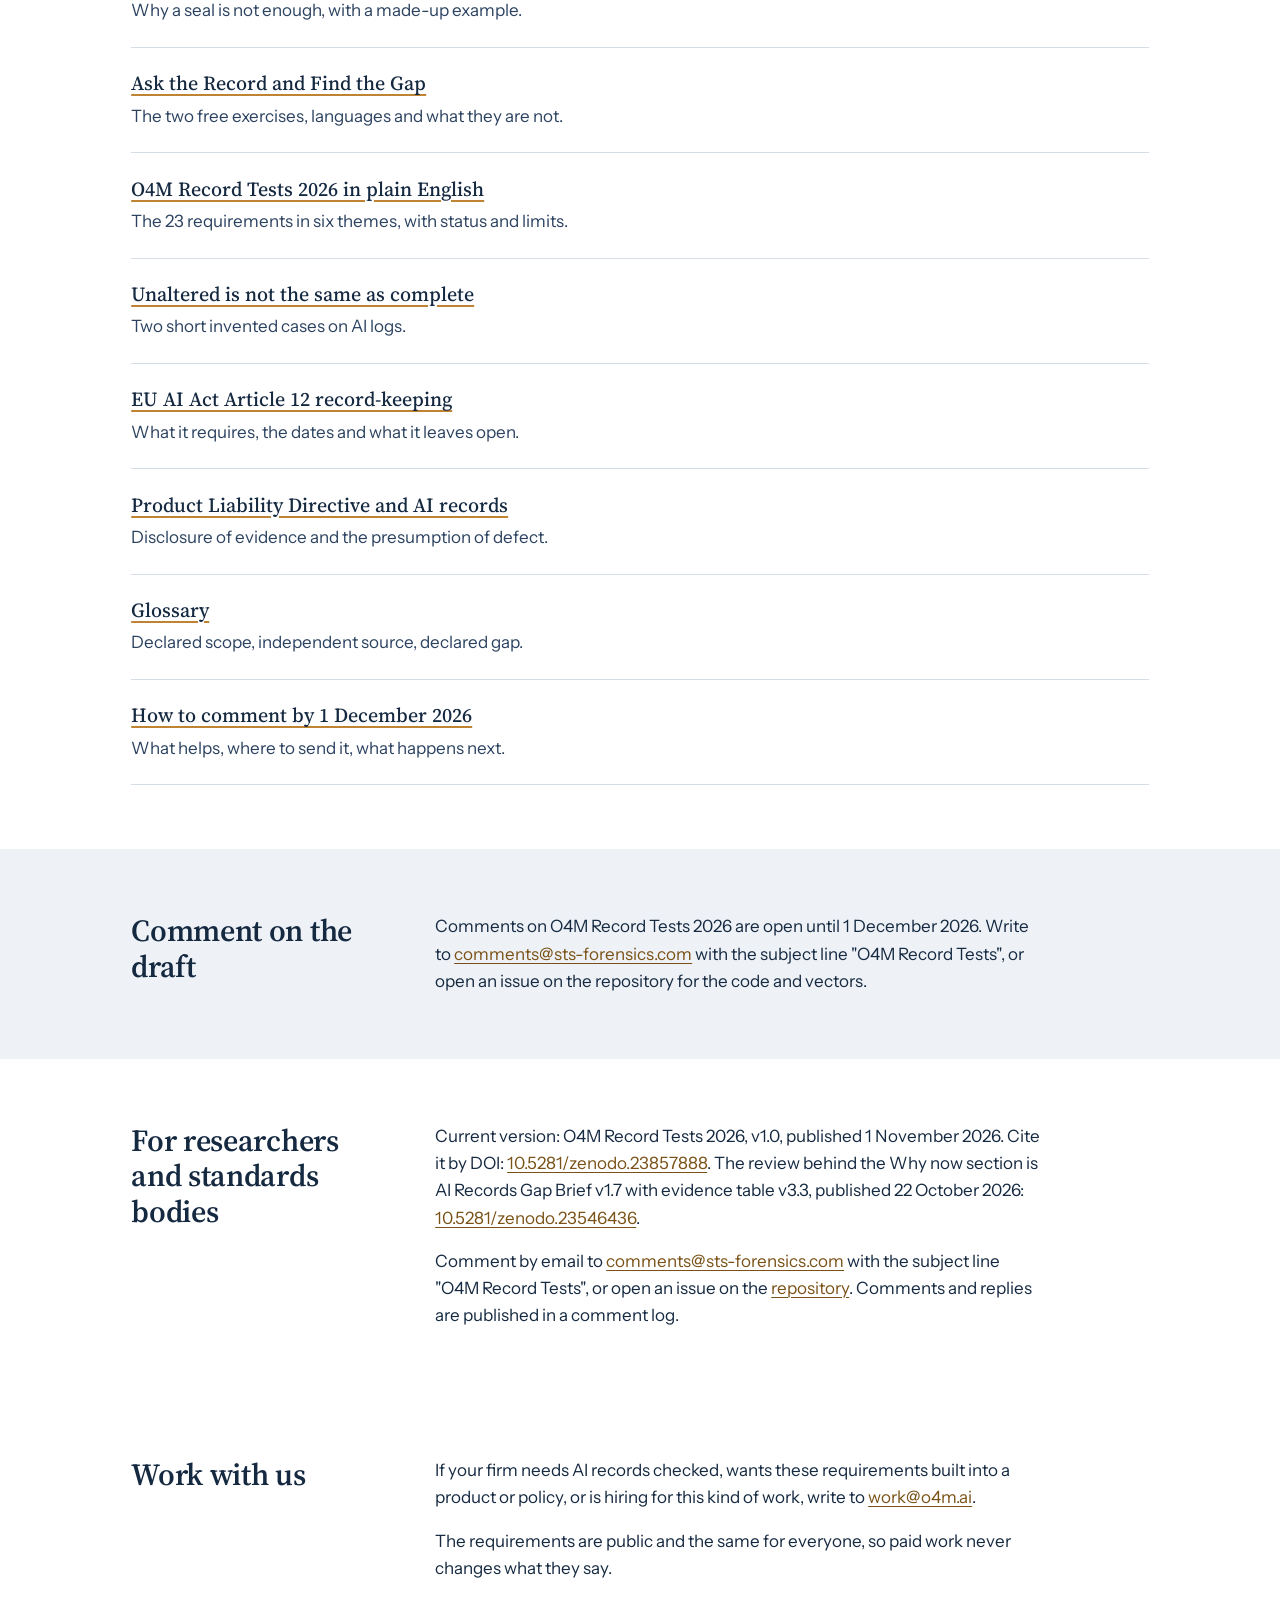
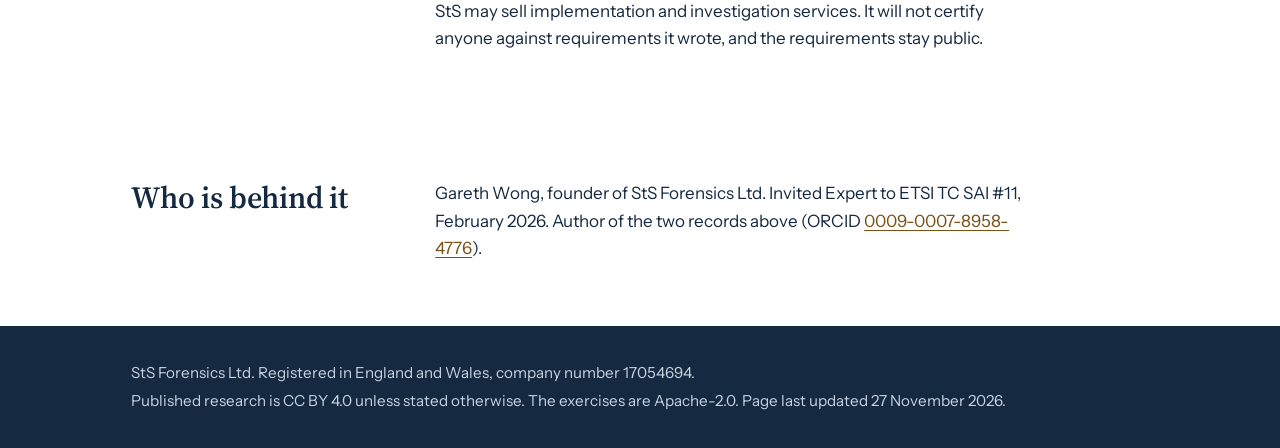
==== commit 944b8dba: "Add six explainer pages (record tests in plain English, unaltered vs complete, AI Act Art 12, PLD, g" ====
--- a/index.html
+++ b/index.html
@@ -167,6 +167,12 @@
     <li><div class="w-main"><h3><a href="what-is-o4m/">What is O4M?</a></h3><p>The short answer, the key facts and what O4M is not.</p></div></li>
     <li><div class="w-main"><h3><a href="check-ai-log-complete/">How can an outsider check that an AI log is complete?</a></h3><p>Why a seal is not enough, with a made-up example.</p></div></li>
     <li><div class="w-main"><h3><a href="exercises/">Ask the Record and Find the Gap</a></h3><p>The two free exercises, languages and what they are not.</p></div></li>
+    <li><div class="w-main"><h3><a href="record-tests-2026/">O4M Record Tests 2026 in plain English</a></h3><p>The 23 requirements in six themes, with status and limits.</p></div></li>
+    <li><div class="w-main"><h3><a href="unaltered-vs-complete-ai-logs/">Unaltered is not the same as complete</a></h3><p>Two short invented cases on AI logs.</p></div></li>
+    <li><div class="w-main"><h3><a href="eu-ai-act-article-12-record-keeping/">EU AI Act Article 12 record-keeping</a></h3><p>What it requires, the dates and what it leaves open.</p></div></li>
+    <li><div class="w-main"><h3><a href="product-liability-directive-ai-records/">Product Liability Directive and AI records</a></h3><p>Disclosure of evidence and the presumption of defect.</p></div></li>
+    <li><div class="w-main"><h3><a href="glossary/">Glossary</a></h3><p>Declared scope, independent source, declared gap.</p></div></li>
+    <li><div class="w-main"><h3><a href="comment-on-o4m-record-tests/">How to comment by 1 December 2026</a></h3><p>What helps, where to send it, what happens next.</p></div></li>
   </ul>
 </section>
 
@@ -208,7 +214,7 @@
 <footer class="foot">
   <div class="wrap">
     <p>StS Forensics Ltd. Registered in England and Wales, company number 17054694.</p>
-    <p>Published research is CC BY 4.0 unless stated otherwise. The exercises are Apache-2.0. Page last updated 22 November 2026.</p>
+    <p>Published research is CC BY 4.0 unless stated otherwise. The exercises are Apache-2.0. Page last updated 27 November 2026.</p>
   </div>
 </footer>
 
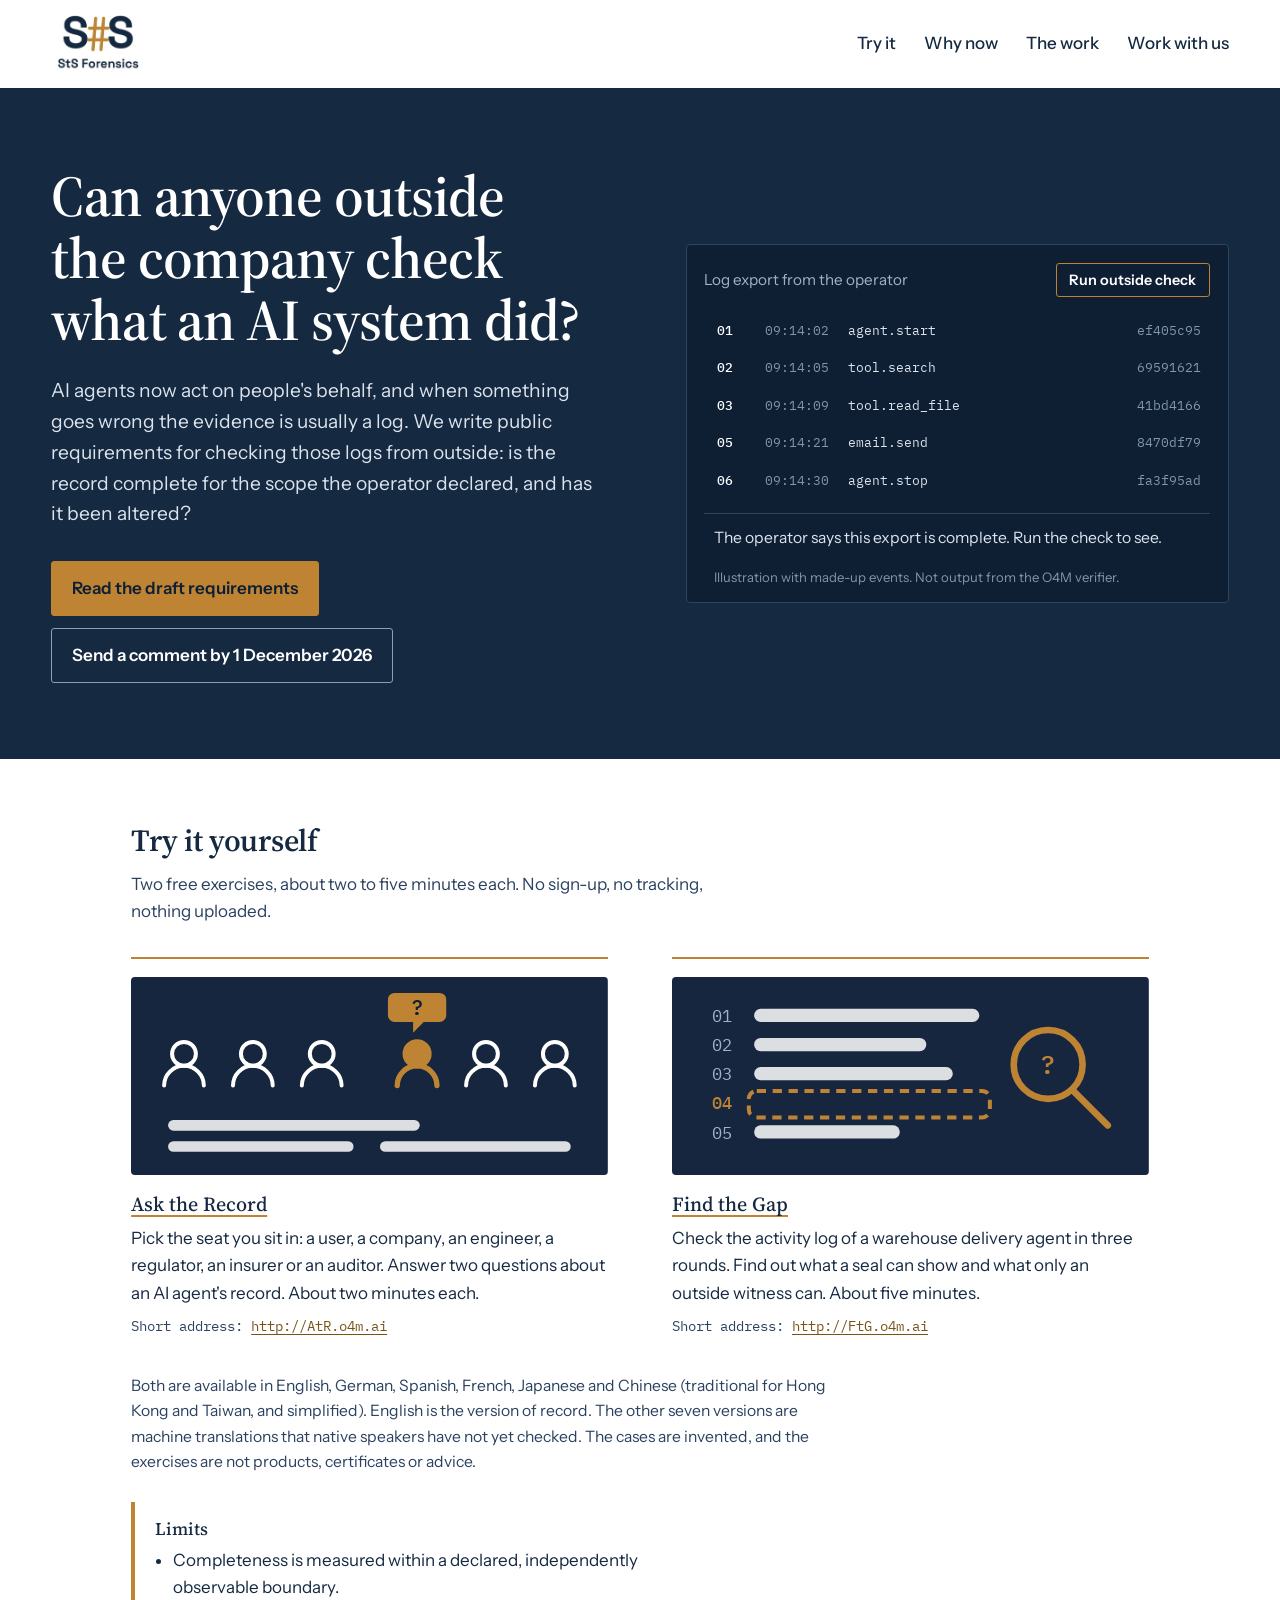
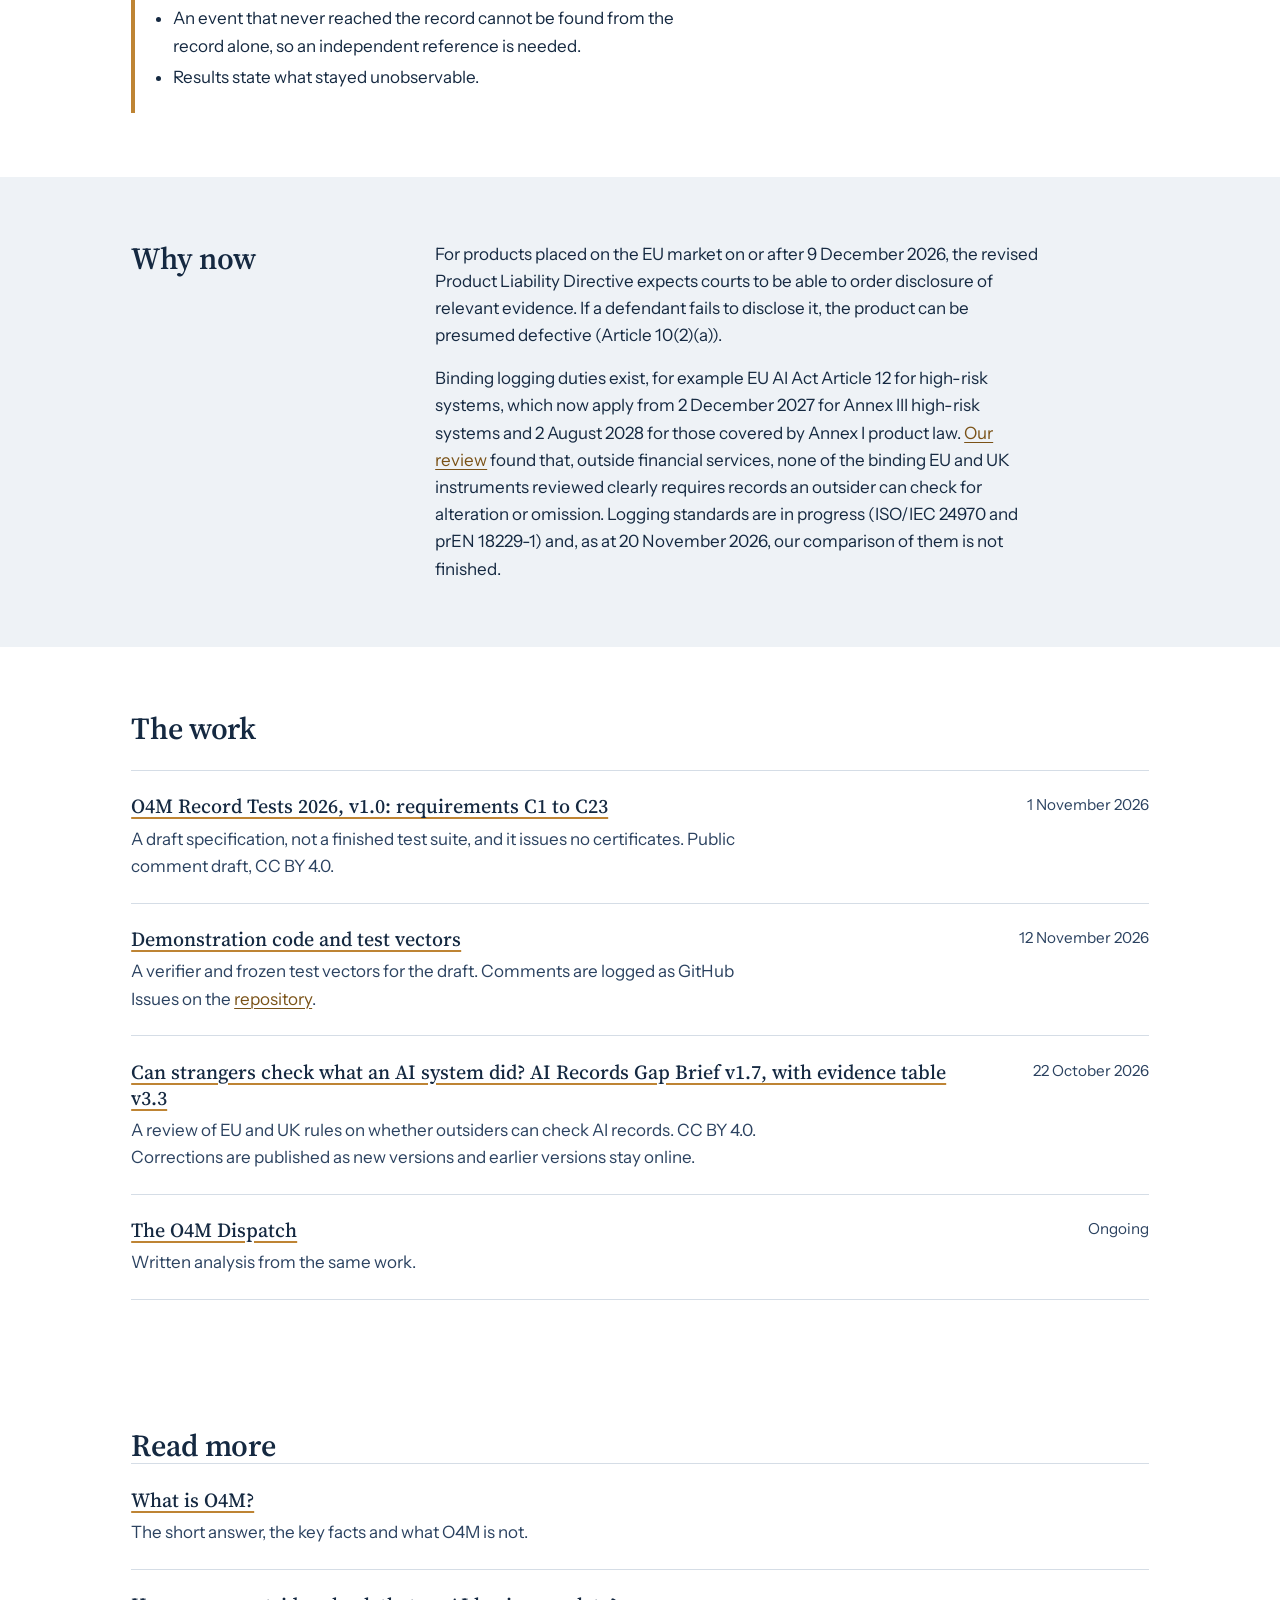
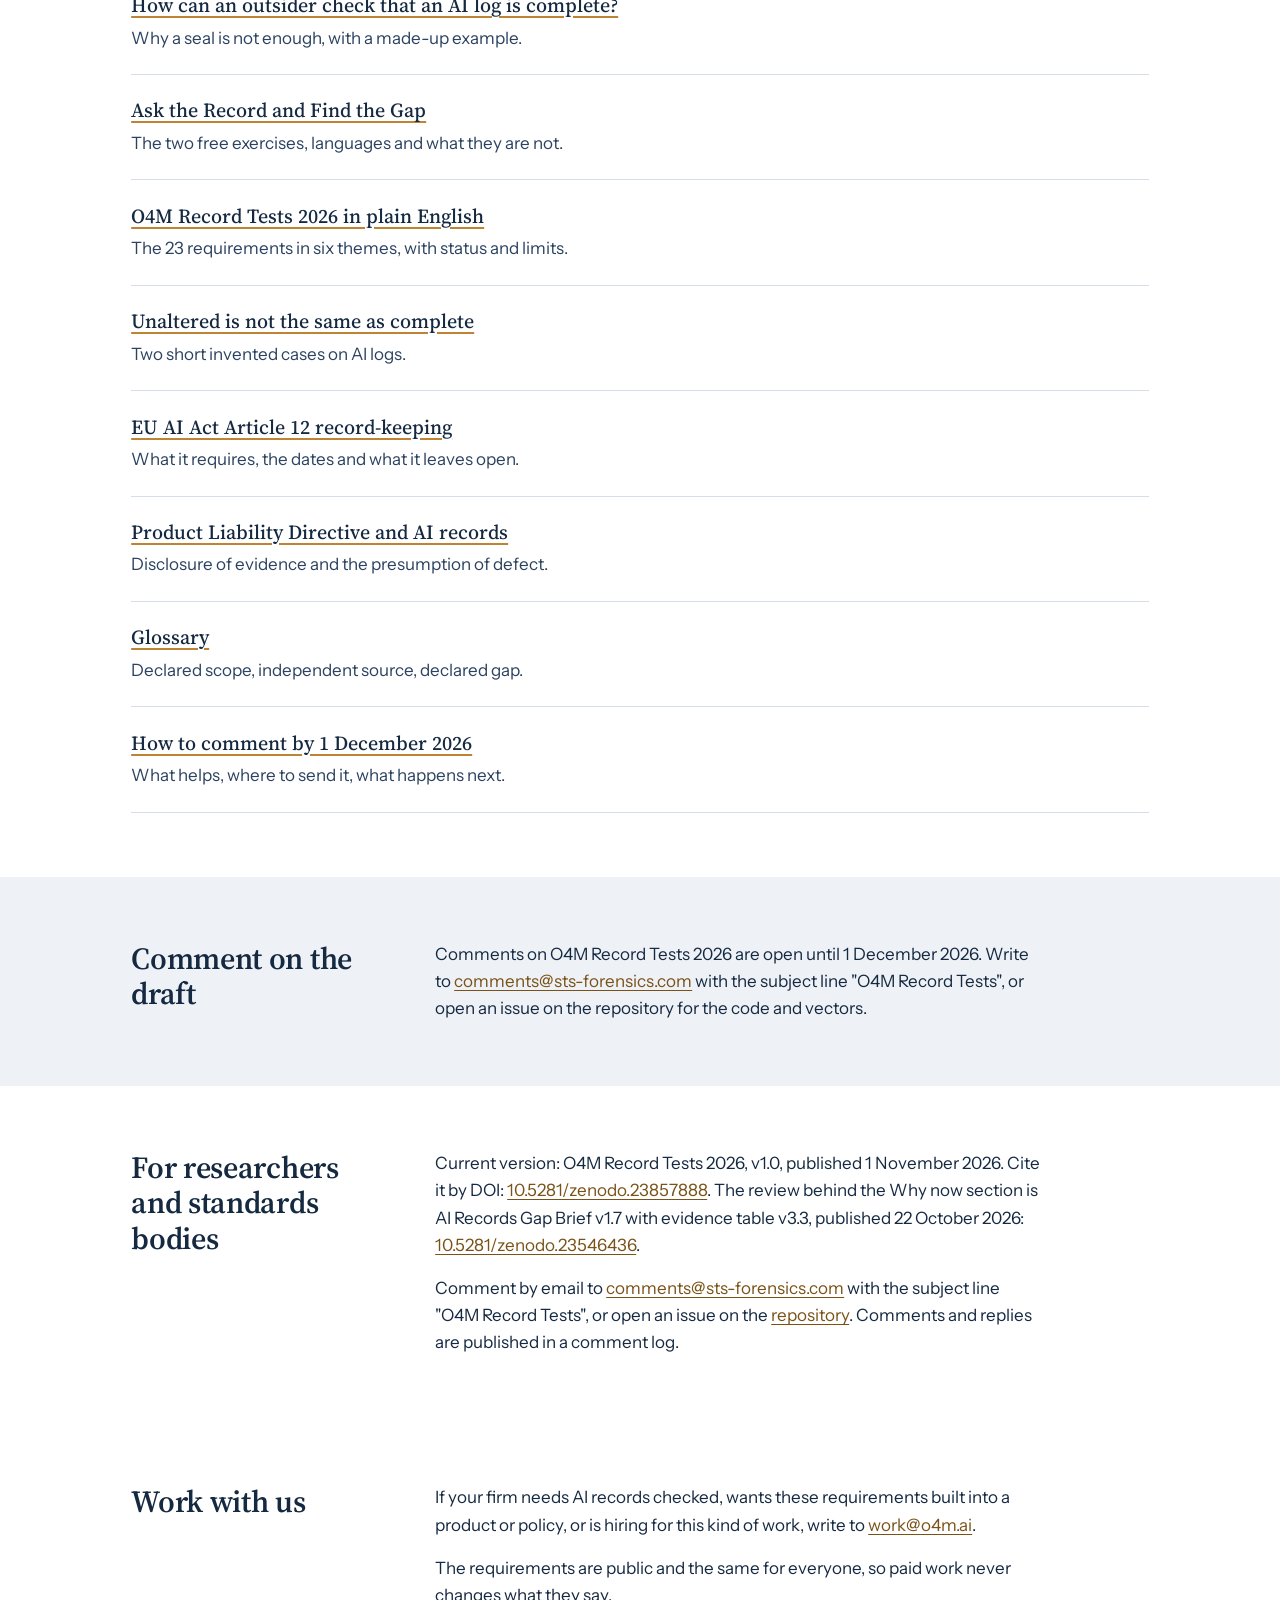
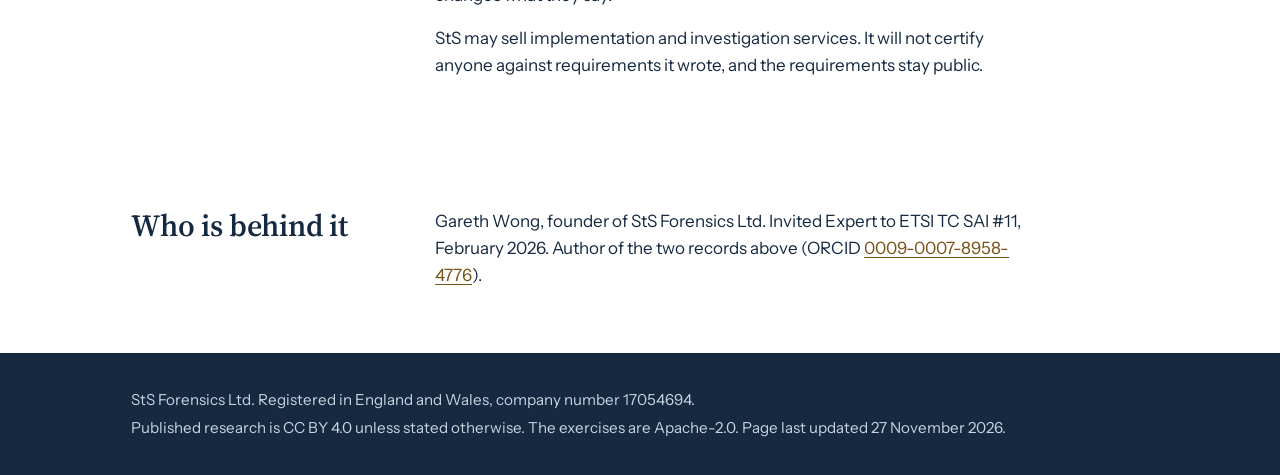
==== commit d7a880d2: "Home page: align Article 113 wording with the explainer pages Co-Authored-By: Claude Sonnet 5.5 <nor" ====
--- a/index.html
+++ b/index.html
@@ -122,7 +122,7 @@
     <h2>Why now</h2>
     <div class="prose">
       <p>For products placed on the EU market on or after 9 December 2026, the revised Product Liability Directive expects courts to be able to order disclosure of relevant evidence. If a defendant fails to disclose it, the product can be presumed defective (Article 10(2)(a)).</p>
-      <p>Binding logging duties exist, for example EU AI Act Article 12 for high-risk systems, which now apply from 2 December 2027 for stand-alone systems and 2 August 2028 for systems embedded in regulated products. <a href="https://doi.org/10.5281/zenodo.23546436">Our review</a> found that, outside financial services, none of the binding EU and UK instruments reviewed clearly requires records an outsider can check for alteration or omission. Logging standards are in progress (ISO/IEC 24970 and prEN 18229-1) and, as at 20 November 2026, our comparison of them is not finished.</p>
+      <p>Binding logging duties exist, for example EU AI Act Article 12 for high-risk systems, which now apply from 2 December 2027 for Annex III high-risk systems and 2 August 2028 for those covered by Annex I product law. <a href="https://doi.org/10.5281/zenodo.23546436">Our review</a> found that, outside financial services, none of the binding EU and UK instruments reviewed clearly requires records an outsider can check for alteration or omission. Logging standards are in progress (ISO/IEC 24970 and prEN 18229-1) and, as at 20 November 2026, our comparison of them is not finished.</p>
     </div>
   </div>
 </section>
